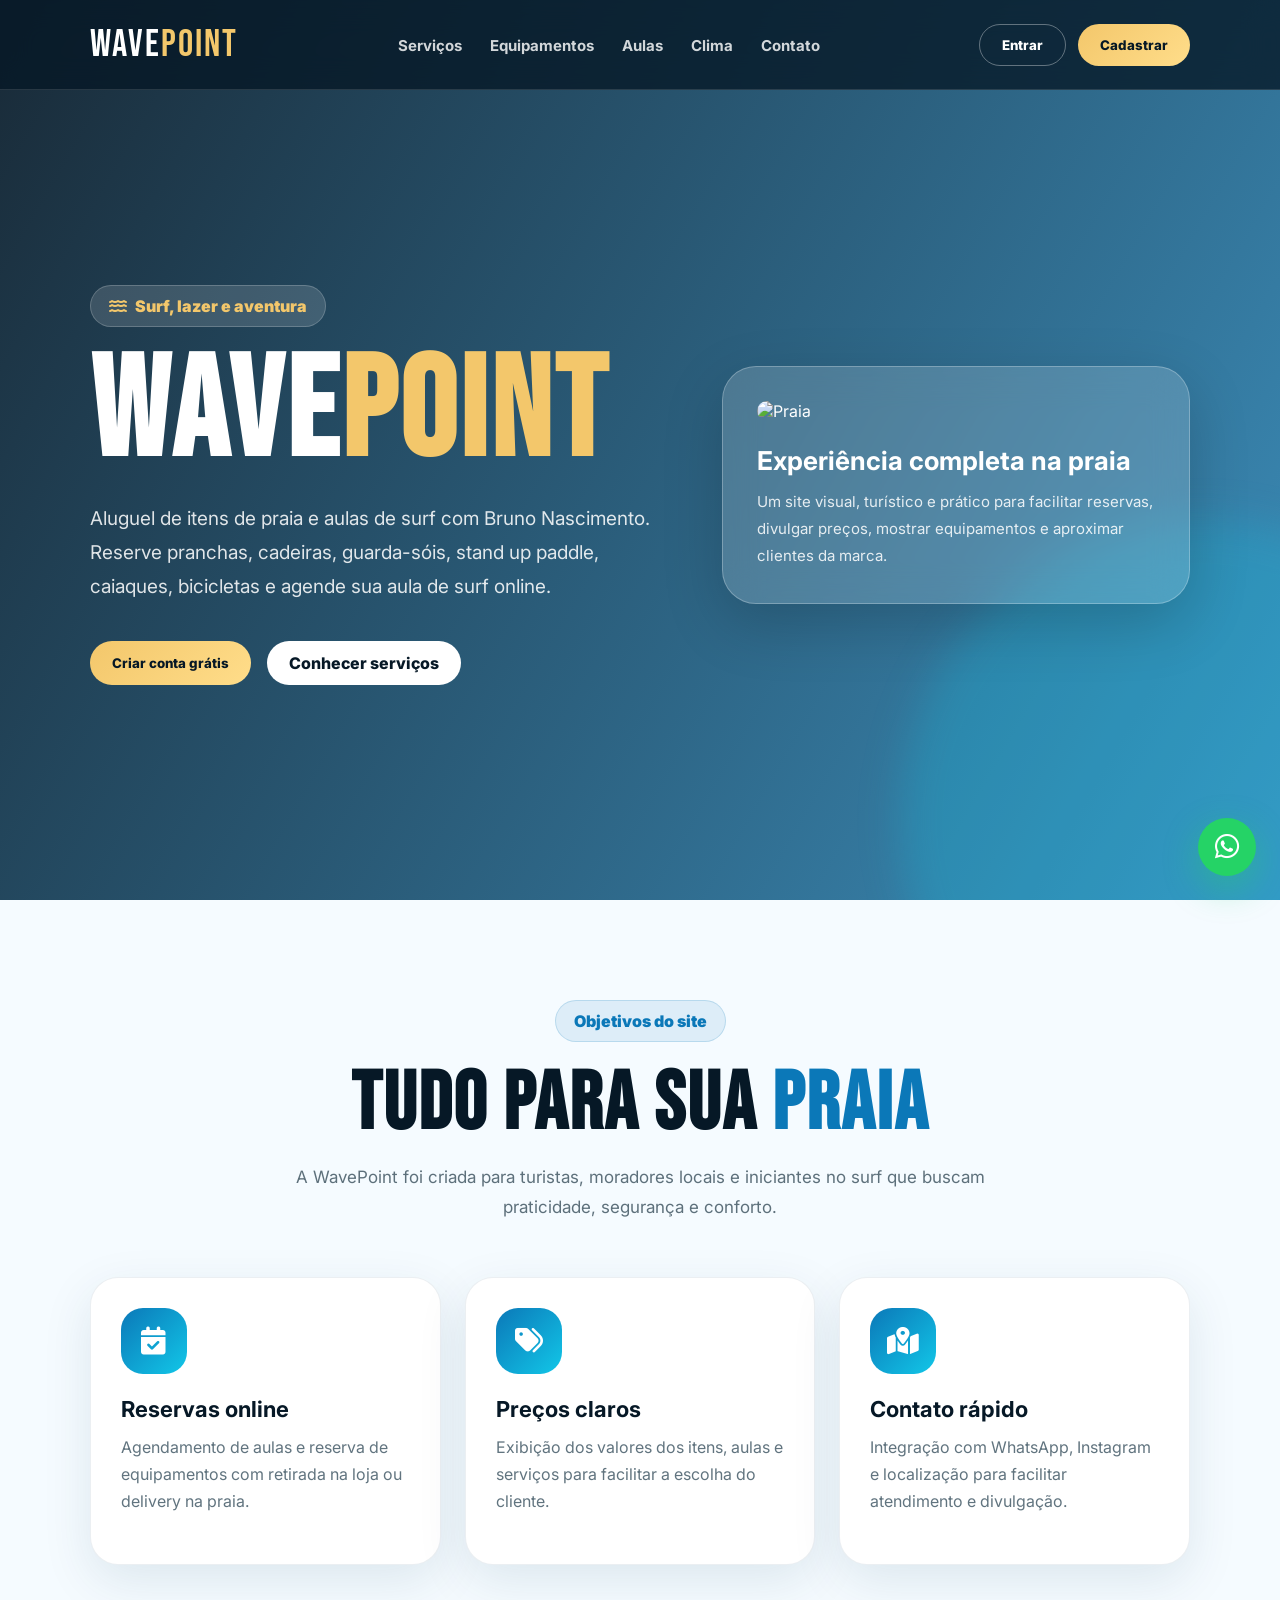
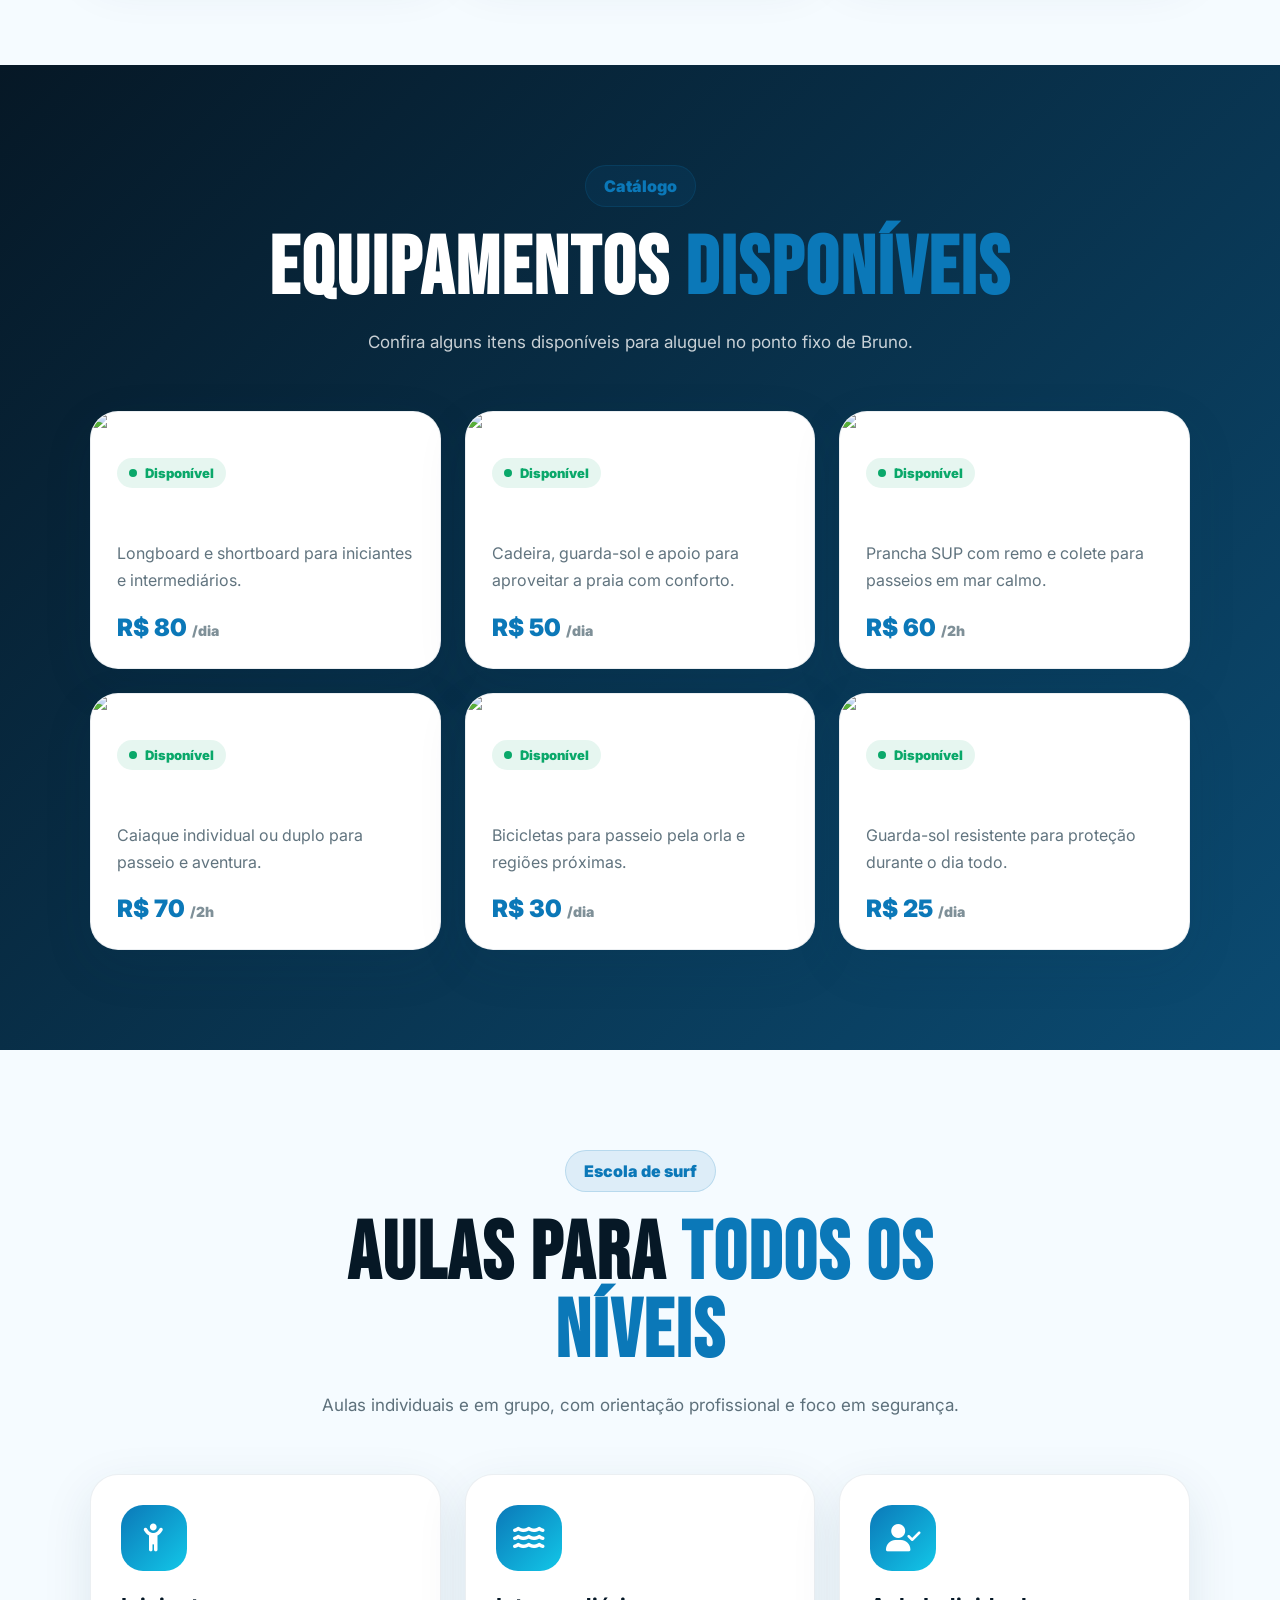
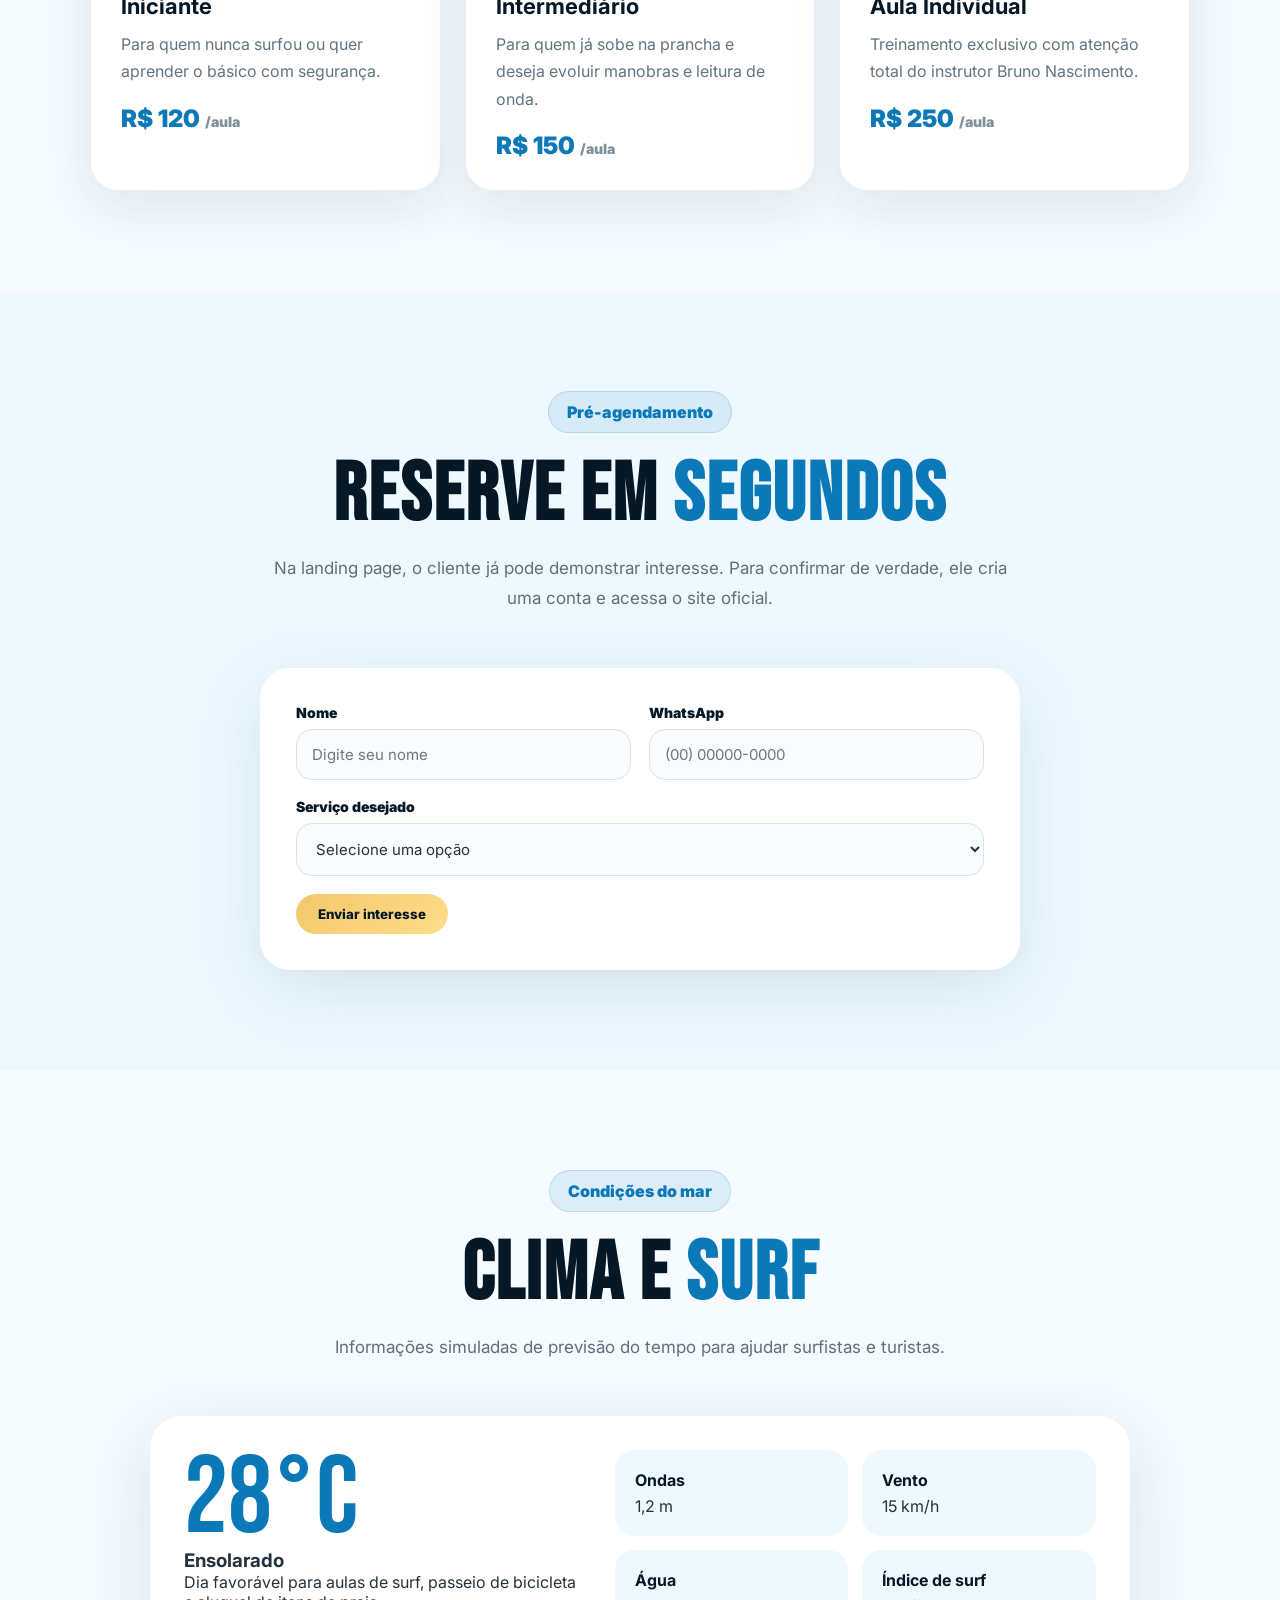
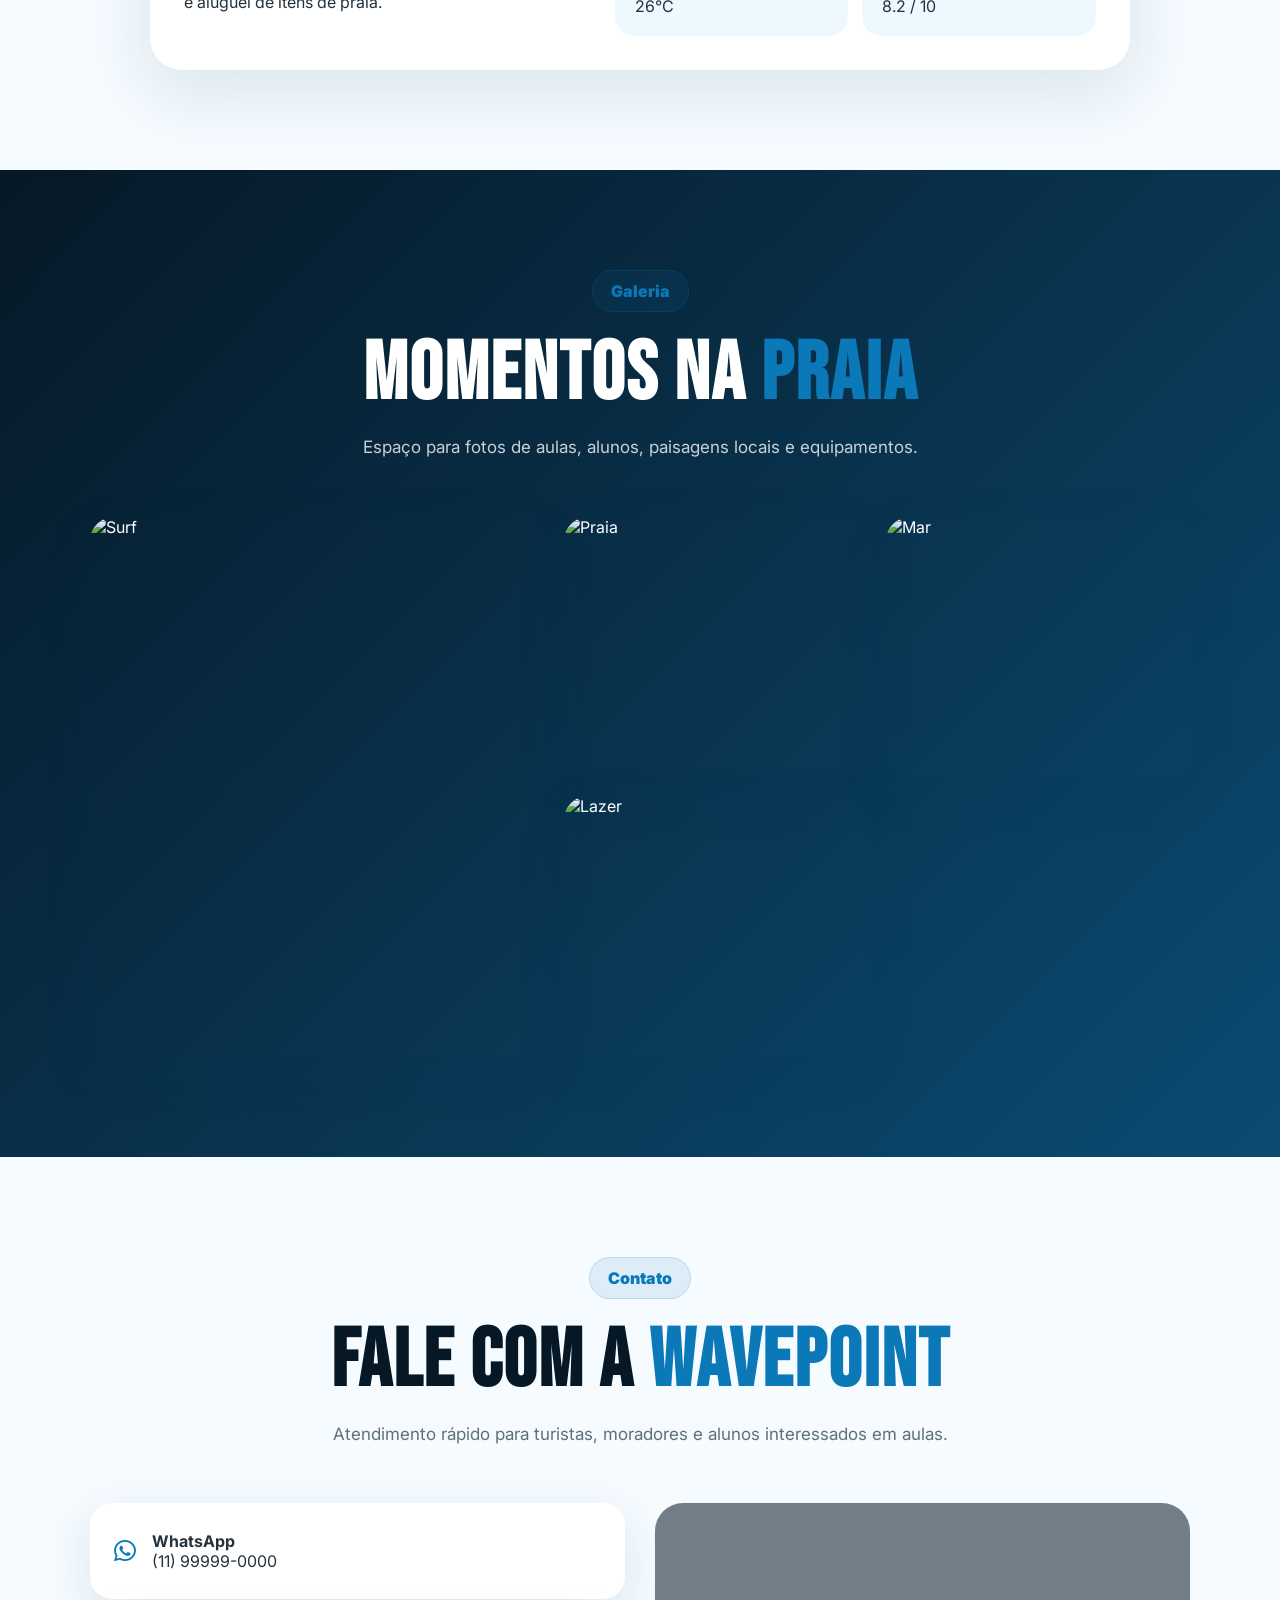
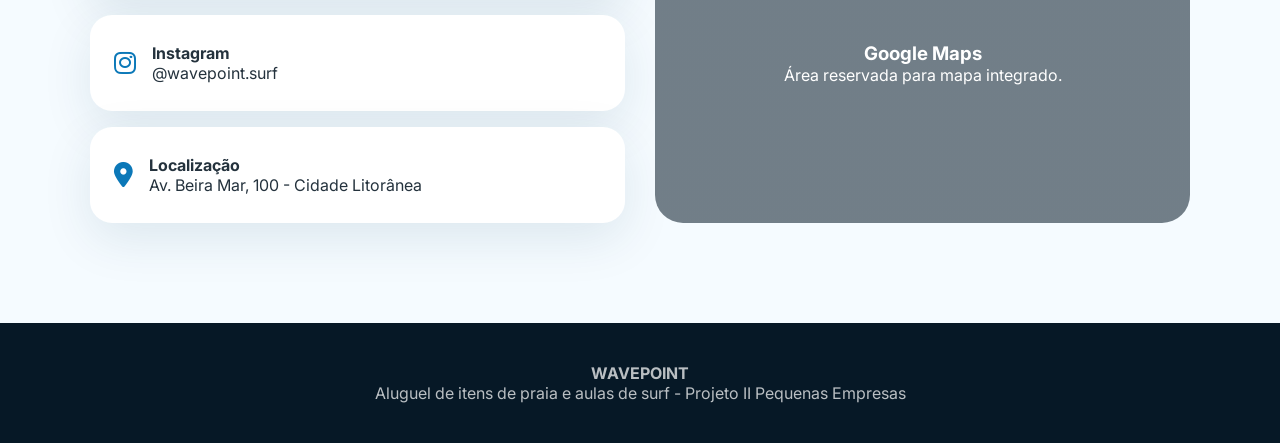
==== index.html @ bc4cca74 "Add files via upload" ====
<!DOCTYPE html>
<html lang="pt-BR">
<head>
  <meta charset="UTF-8" />
  <meta name="viewport" content="width=device-width, initial-scale=1.0" />
  <title>WavePoint - Aluguel de Praia e Aulas de Surf</title>

  <link rel="preconnect" href="https://fonts.googleapis.com" />
  <link rel="preconnect" href="https://fonts.gstatic.com" crossorigin />
  <link href="https://fonts.googleapis.com/css2?family=Bebas+Neue&family=Inter:wght@400;500;600;700;800;900&display=swap" rel="stylesheet" />
  <link rel="stylesheet" href="https://cdnjs.cloudflare.com/ajax/libs/font-awesome/6.5.0/css/all.min.css" />

  <style>
    :root {
      --azul-escuro: #061826;
      --azul: #0b78b8;
      --azul-claro: #12c7e8;
      --areia: #f3c76b;
      --branco: #ffffff;
      --cinza: #d8e4ea;
      --texto: #24323d;
      --card: rgba(255, 255, 255, 0.12);
      --borda: rgba(255, 255, 255, 0.22);
      --sombra: 0 20px 60px rgba(0, 0, 0, 0.18);
    }

    * {
      margin: 0;
      padding: 0;
      box-sizing: border-box;
    }

    html {
      scroll-behavior: smooth;
    }

    body {
      font-family: "Inter", sans-serif;
      background: #f5fbff;
      color: var(--texto);
      overflow-x: hidden;
    }

    button,
    input,
    select,
    textarea {
      font-family: inherit;
    }

    button {
      cursor: pointer;
    }

    a {
      text-decoration: none;
    }

    .page {
      display: none;
      min-height: 100vh;
    }

    .page.active {
      display: block;
      animation: aparecer 0.4s ease;
    }

    @keyframes aparecer {
      from {
        opacity: 0;
        transform: translateY(10px);
      }
      to {
        opacity: 1;
        transform: translateY(0);
      }
    }

    .navbar {
      width: 100%;
      padding: 22px 7%;
      display: flex;
      align-items: center;
      justify-content: space-between;
      position: fixed;
      top: 0;
      left: 0;
      z-index: 100;
      background: rgba(6, 24, 38, 0.78);
      backdrop-filter: blur(16px);
      border-bottom: 1px solid rgba(255, 255, 255, 0.12);
    }

    .logo {
      font-family: "Bebas Neue", sans-serif;
      font-size: 38px;
      letter-spacing: 2px;
      color: var(--branco);
    }

    .logo span {
      color: var(--areia);
    }

    .menu {
      display: flex;
      align-items: center;
      gap: 28px;
      list-style: none;
    }

    .menu a {
      color: rgba(255, 255, 255, 0.82);
      font-size: 15px;
      font-weight: 700;
    }

    .menu a:hover {
      color: var(--areia);
    }

    .nav-actions {
      display: flex;
      gap: 12px;
    }

    .btn-outline,
    .btn-solid,
    .btn-white,
    .btn-danger {
      border: none;
      border-radius: 999px;
      padding: 12px 22px;
      font-weight: 800;
      transition: 0.25s;
    }

    .btn-outline {
      background: transparent;
      color: var(--branco);
      border: 1px solid rgba(255, 255, 255, 0.35);
    }

    .btn-outline:hover {
      background: rgba(255, 255, 255, 0.12);
      transform: translateY(-2px);
    }

    .btn-solid {
      color: var(--azul-escuro);
      background: linear-gradient(135deg, var(--areia), #ffdd8a);
    }

    .btn-solid:hover,
    .btn-white:hover,
    .btn-danger:hover {
      transform: translateY(-2px);
      box-shadow: var(--sombra);
    }

    .btn-white {
      background: var(--branco);
      color: var(--azul-escuro);
    }

    .btn-danger {
      background: #ff6161;
      color: white;
    }

    .hero {
      min-height: 100vh;
      padding: 150px 7% 80px;
      display: grid;
      grid-template-columns: 1.1fr 0.9fr;
      align-items: center;
      gap: 60px;
      background:
        linear-gradient(120deg, rgba(6, 24, 38, 0.92), rgba(8, 113, 170, 0.78)),
        url("https://images.unsplash.com/photo-1502680390469-be75c86b636f?auto=format&fit=crop&w=1600&q=80") center/cover;
      color: var(--branco);
      position: relative;
      overflow: hidden;
    }

    .hero::after {
      content: "";
      position: absolute;
      width: 600px;
      height: 600px;
      border-radius: 50%;
      right: -220px;
      bottom: -220px;
      background: rgba(18, 199, 232, 0.22);
      filter: blur(20px);
    }

    .hero-content {
      position: relative;
      z-index: 2;
    }

    .tag {
      display: inline-flex;
      align-items: center;
      gap: 8px;
      padding: 10px 18px;
      border-radius: 999px;
      background: rgba(255, 255, 255, 0.14);
      color: var(--areia);
      font-weight: 900;
      margin-bottom: 24px;
      border: 1px solid rgba(255, 255, 255, 0.2);
    }

    .hero h1 {
      font-family: "Bebas Neue", sans-serif;
      font-size: clamp(74px, 11vw, 150px);
      line-height: 0.9;
      letter-spacing: 4px;
      margin-bottom: 24px;
    }

    .hero h1 span {
      color: var(--areia);
    }

    .hero p {
      max-width: 620px;
      font-size: 19px;
      line-height: 1.8;
      color: rgba(255, 255, 255, 0.86);
      margin-bottom: 36px;
    }

    .hero-buttons {
      display: flex;
      gap: 16px;
      flex-wrap: wrap;
    }

    .hero-card {
      position: relative;
      z-index: 2;
      background: rgba(255, 255, 255, 0.16);
      backdrop-filter: blur(18px);
      border: 1px solid rgba(255, 255, 255, 0.26);
      border-radius: 34px;
      padding: 34px;
      box-shadow: var(--sombra);
    }

    .hero-card img {
      width: 100%;
      height: 260px;
      object-fit: cover;
      border-radius: 24px;
      margin-bottom: 24px;
    }

    .hero-card h3 {
      font-size: 26px;
      margin-bottom: 12px;
    }

    .hero-card p {
      font-size: 15px;
      margin-bottom: 0;
    }

    .section {
      padding: 100px 7%;
    }

    .section-header {
      max-width: 760px;
      margin: 0 auto 54px;
      text-align: center;
    }

    .section-header .tag {
      background: rgba(11, 120, 184, 0.1);
      color: var(--azul);
      border-color: rgba(11, 120, 184, 0.18);
    }

    .section-title {
      font-family: "Bebas Neue", sans-serif;
      font-size: clamp(46px, 7vw, 82px);
      line-height: 0.95;
      letter-spacing: 2px;
      color: var(--azul-escuro);
      margin-bottom: 18px;
    }

    .section-title span {
      color: var(--azul);
    }

    .section-desc {
      color: #5d707b;
      line-height: 1.8;
      font-size: 17px;
    }

    .cards-grid {
      display: grid;
      grid-template-columns: repeat(3, 1fr);
      gap: 24px;
    }

    .card {
      background: var(--branco);
      border-radius: 28px;
      padding: 30px;
      box-shadow: 0 16px 50px rgba(7, 57, 91, 0.1);
      border: 1px solid rgba(7, 57, 91, 0.08);
      transition: 0.25s;
    }

    .card:hover {
      transform: translateY(-8px);
      box-shadow: 0 24px 60px rgba(7, 57, 91, 0.18);
    }

    .card-icon {
      width: 66px;
      height: 66px;
      border-radius: 22px;
      display: flex;
      align-items: center;
      justify-content: center;
      background: linear-gradient(135deg, var(--azul), var(--azul-claro));
      color: white;
      font-size: 28px;
      margin-bottom: 22px;
    }

    .card h3 {
      font-size: 22px;
      margin-bottom: 12px;
      color: var(--azul-escuro);
    }

    .card p {
      color: #61747f;
      line-height: 1.7;
      margin-bottom: 18px;
    }

    .price {
      color: var(--azul);
      font-size: 24px;
      font-weight: 900;
    }

    .price small {
      font-size: 14px;
      color: #7f9098;
    }

    .blue-section {
      background: linear-gradient(135deg, var(--azul-escuro), #0b4b72);
      color: white;
    }

    .blue-section .section-title,
    .blue-section .card h3 {
      color: white;
    }

    .blue-section .section-desc {
      color: rgba(255, 255, 255, 0.78);
    }

    .equipment-card {
      overflow: hidden;
      padding: 0;
    }

    .equipment-card img {
      width: 100%;
      height: 190px;
      object-fit: cover;
    }

    .equipment-content {
      padding: 26px;
    }

    .status {
      display: inline-flex;
      align-items: center;
      gap: 8px;
      color: #0aa86a;
      background: rgba(10, 168, 106, 0.1);
      padding: 7px 12px;
      border-radius: 999px;
      font-size: 13px;
      font-weight: 900;
      margin-bottom: 14px;
    }

    .status::before {
      content: "";
      width: 8px;
      height: 8px;
      border-radius: 50%;
      background: #0aa86a;
    }

    .aula-card {
      background: rgba(255, 255, 255, 0.1);
      border: 1px solid rgba(255, 255, 255, 0.18);
      color: white;
    }

    .aula-card p {
      color: rgba(255, 255, 255, 0.78);
    }

    .aula-card .price {
      color: var(--areia);
    }

    .form-section {
      background: #eef9ff;
    }

    .form-box {
      max-width: 760px;
      margin: 0 auto;
      background: white;
      padding: 36px;
      border-radius: 30px;
      box-shadow: 0 20px 70px rgba(7, 57, 91, 0.12);
    }

    .form-grid {
      display: grid;
      grid-template-columns: 1fr 1fr;
      gap: 18px;
    }

    .field {
      margin-bottom: 18px;
    }

    .field label {
      display: block;
      font-size: 14px;
      font-weight: 900;
      margin-bottom: 8px;
      color: var(--azul-escuro);
    }

    .field input,
    .field select,
    .field textarea {
      width: 100%;
      border: 1px solid #d5e5ed;
      background: #f8fcff;
      padding: 15px;
      border-radius: 16px;
      outline: none;
      color: var(--texto);
      font-size: 15px;
    }

    .field input:focus,
    .field select:focus,
    .field textarea:focus {
      border-color: var(--azul);
      box-shadow: 0 0 0 4px rgba(11, 120, 184, 0.1);
    }

    .field textarea {
      min-height: 120px;
      resize: vertical;
    }

    .clima-box {
      max-width: 980px;
      margin: 0 auto;
      background: white;
      border-radius: 32px;
      padding: 34px;
      display: grid;
      grid-template-columns: 1fr 1.2fr;
      gap: 30px;
      box-shadow: 0 20px 70px rgba(7, 57, 91, 0.12);
    }

    .temperatura {
      font-family: "Bebas Neue", sans-serif;
      font-size: 110px;
      color: var(--azul);
      line-height: 0.9;
    }

    .clima-grid {
      display: grid;
      grid-template-columns: repeat(2, 1fr);
      gap: 14px;
    }

    .clima-item {
      background: #eef9ff;
      padding: 20px;
      border-radius: 20px;
    }

    .clima-item strong {
      display: block;
      color: var(--azul-escuro);
      margin-bottom: 6px;
    }

    .gallery-grid {
      display: grid;
      grid-template-columns: 1.2fr 0.8fr 0.8fr;
      gap: 18px;
    }

    .gallery-grid img {
      width: 100%;
      height: 260px;
      object-fit: cover;
      border-radius: 24px;
      box-shadow: 0 16px 50px rgba(7, 57, 91, 0.12);
    }

    .gallery-grid img:first-child {
      height: 540px;
      grid-row: span 2;
    }

    .contact-grid {
      display: grid;
      grid-template-columns: 1fr 1fr;
      gap: 30px;
    }

    .contact-info {
      display: grid;
      gap: 16px;
    }

    .contact-item {
      background: white;
      padding: 24px;
      border-radius: 22px;
      box-shadow: 0 16px 50px rgba(7, 57, 91, 0.1);
      display: flex;
      gap: 16px;
      align-items: center;
    }

    .contact-item i {
      color: var(--azul);
      font-size: 25px;
    }

    .mapa {
      min-height: 320px;
      border-radius: 28px;
      background:
        linear-gradient(rgba(6, 24, 38, 0.55), rgba(6, 24, 38, 0.55)),
        url("https://images.unsplash.com/photo-1507525428034-b723cf961d3e?auto=format&fit=crop&w=1200&q=80") center/cover;
      display: flex;
      align-items: center;
      justify-content: center;
      color: white;
      text-align: center;
      padding: 30px;
    }

    .footer {
      padding: 40px 7%;
      text-align: center;
      background: var(--azul-escuro);
      color: rgba(255, 255, 255, 0.72);
    }

    .auth-page {
      min-height: 100vh;
      display: grid;
      grid-template-columns: 1fr 1fr;
      background: var(--azul-escuro);
    }

    .auth-image {
      background:
        linear-gradient(rgba(6, 24, 38, 0.35), rgba(6, 24, 38, 0.55)),
        url("https://images.unsplash.com/photo-1455729552865-3658a5d39692?auto=format&fit=crop&w=1200&q=80") center/cover;
      color: white;
      display: flex;
      flex-direction: column;
      justify-content: center;
      padding: 7%;
    }

    .auth-image h1 {
      font-family: "Bebas Neue", sans-serif;
      font-size: 86px;
      line-height: 0.9;
      letter-spacing: 3px;
      margin-bottom: 20px;
    }

    .auth-image p {
      max-width: 520px;
      line-height: 1.8;
      color: rgba(255, 255, 255, 0.84);
      font-size: 18px;
    }

    .auth-box-wrap {
      background: #f5fbff;
      display: flex;
      align-items: center;
      justify-content: center;
      padding: 50px 7%;
    }

    .auth-box {
      width: 100%;
      max-width: 440px;
      background: white;
      padding: 36px;
      border-radius: 30px;
      box-shadow: var(--sombra);
    }

    .auth-box h2 {
      font-size: 34px;
      color: var(--azul-escuro);
      margin-bottom: 8px;
    }

    .auth-box p {
      color: #687b86;
      margin-bottom: 28px;
      line-height: 1.6;
    }

    .auth-link {
      text-align: center;
      margin-top: 22px;
      color: #687b86;
    }

    .auth-link button {
      background: none;
      border: none;
      color: var(--azul);
      font-weight: 900;
    }

    .app-header {
      padding: 120px 7% 50px;
      background: linear-gradient(135deg, var(--azul-escuro), var(--azul));
      color: white;
    }

    .app-header h1 {
      font-family: "Bebas Neue", sans-serif;
      font-size: clamp(54px, 8vw, 100px);
      line-height: 0.95;
      letter-spacing: 3px;
      margin-bottom: 16px;
    }

    .app-header p {
      max-width: 720px;
      color: rgba(255, 255, 255, 0.82);
      line-height: 1.8;
      font-size: 18px;
    }

    .dashboard-cards {
      display: grid;
      grid-template-columns: repeat(4, 1fr);
      gap: 20px;
      margin-top: -38px;
      position: relative;
      z-index: 2;
    }

    .dashboard-card {
      background: white;
      border-radius: 24px;
      padding: 26px;
      box-shadow: 0 16px 50px rgba(7, 57, 91, 0.12);
    }

    .dashboard-card i {
      color: var(--azul);
      font-size: 28px;
      margin-bottom: 16px;
    }

    .dashboard-card h3 {
      color: var(--azul-escuro);
      font-size: 28px;
      margin-bottom: 6px;
    }

    .dashboard-card p {
      color: #687b86;
      font-weight: 700;
    }

    .official-grid {
      display: grid;
      grid-template-columns: repeat(2, 1fr);
      gap: 24px;
    }

    .catalogo-grid {
      display: grid;
      grid-template-columns: repeat(3, 1fr);
      gap: 28px;
    }

.produto-card {
  position: relative;
  background: white;
  border-radius: 28px;
  overflow: hidden;
  box-shadow: 0 16px 50px rgba(7, 57, 91, 0.12);
  border: 1px solid rgba(7, 57, 91, 0.08);
  transition: 0.35s ease;
}

.produto-card img {
  width: 100%;
  height: 230px;
  object-fit: cover;
  display: block;
  transition: 0.45s ease;
}

.produto-card:hover img {
  height: 420px;
  object-fit: contain;
  background: #f5fbff;
}

.produto-card:hover {
  transform: translateY(-8px);
  box-shadow: 0 24px 60px rgba(7, 57, 91, 0.18);
}

    .produto-info {
      padding: 24px;
    }

    .produto-info h3 {
      font-size: 23px;
      color: var(--azul-escuro);
      margin-bottom: 8px;
    }

    .produto-info p {
      color: #687b86;
      line-height: 1.5;
      margin-bottom: 18px;
    }

    .produto-info .btn-solid {
      width: 100%;
    }

    .reserva-item {
      background: white;
      border-radius: 24px;
      padding: 24px;
      box-shadow: 0 16px 50px rgba(7, 57, 91, 0.1);
      display: flex;
      align-items: center;
      justify-content: space-between;
      gap: 20px;
    }

    .reserva-item strong {
      display: block;
      font-size: 20px;
      color: var(--azul-escuro);
      margin-bottom: 6px;
    }

    .reserva-item span {
      color: #687b86;
    }

    .toast {
      position: fixed;
      left: 50%;
      bottom: 28px;
      transform: translateX(-50%) translateY(20px);
      background: var(--azul-escuro);
      color: white;
      padding: 16px 24px;
      border-radius: 999px;
      font-weight: 800;
      box-shadow: var(--sombra);
      z-index: 300;
      opacity: 0;
      pointer-events: none;
      transition: 0.3s;
    }

    .toast.show {
      opacity: 1;
      transform: translateX(-50%) translateY(0);
    }

    .whatsapp {
      width: 58px;
      height: 58px;
      border-radius: 50%;
      position: fixed;
      right: 24px;
      bottom: 24px;
      background: #25d366;
      color: white;
      display: flex;
      align-items: center;
      justify-content: center;
      font-size: 28px;
      z-index: 120;
      box-shadow: 0 12px 35px rgba(37, 211, 102, 0.4);
    }

    @media (max-width: 1050px) {
      .catalogo-grid {
        grid-template-columns: repeat(2, 1fr);
      }

      .hero,
      .auth-page,
      .clima-box,
      .contact-grid {
        grid-template-columns: 1fr;
      }

      .auth-image {
        min-height: 380px;
      }

      .cards-grid,
      .dashboard-cards {
        grid-template-columns: repeat(2, 1fr);
      }

      .gallery-grid {
        grid-template-columns: 1fr 1fr;
      }

      .gallery-grid img:first-child {
        grid-row: auto;
        height: 260px;
      }
    }

    @media (max-width: 760px) {
      .catalogo-grid {
        grid-template-columns: 1fr;
      }

      .navbar {
        padding: 16px 5%;
        gap: 12px;
      }

      .menu {
        display: none;
      }

      .logo {
        font-size: 30px;
      }

      .nav-actions {
        gap: 8px;
      }

      .btn-outline,
      .btn-solid,
      .btn-white,
      .btn-danger {
        padding: 10px 14px;
        font-size: 13px;
      }

      .hero,
      .section,
      .app-header {
        padding-left: 5%;
        padding-right: 5%;
      }

      .hero {
        padding-top: 130px;
      }

      .hero h1 {
        font-size: 76px;
      }

      .cards-grid,
      .dashboard-cards,
      .official-grid,
      .form-grid,
      .gallery-grid,
      .clima-grid {
        grid-template-columns: 1fr;
      }

      .form-box,
      .auth-box {
        padding: 24px;
      }

      .temperatura {
        font-size: 80px;
      }

      .reserva-item {
        flex-direction: column;
        align-items: flex-start;
      }
    }
  </style>
</head>
<body>
  <div id="toast" class="toast"></div>

  <a class="whatsapp" href="https://wa.me/5511999990000" target="_blank" aria-label="WhatsApp">
    <i class="fab fa-whatsapp"></i>
  </a>

  <div id="landing" class="page active">
    <nav class="navbar">
      <a href="#" class="logo">WAVE<span>POINT</span></a>

      <ul class="menu">
        <li><a href="#servicos">Serviços</a></li>
        <li><a href="#equipamentos">Equipamentos</a></li>
        <li><a href="#aulas">Aulas</a></li>
        <li><a href="#clima">Clima</a></li>
        <li><a href="#contato">Contato</a></li>
      </ul>

      <div class="nav-actions">
        <button class="btn-outline" onclick="goTo('login')">Entrar</button>
        <button class="btn-solid" onclick="goTo('cadastro')">Cadastrar</button>
      </div>
    </nav>

    <section class="hero">
      <div class="hero-content">
        <div class="tag"><i class="fa-solid fa-water"></i> Surf, lazer e aventura</div>
        <h1>WAVE<span>POINT</span></h1>
        <p>
          Aluguel de itens de praia e aulas de surf com Bruno Nascimento.
          Reserve pranchas, cadeiras, guarda-sóis, stand up paddle, caiaques,
          bicicletas e agende sua aula de surf online.
        </p>

        <div class="hero-buttons">
          <button class="btn-solid" onclick="goTo('cadastro')">Criar conta grátis</button>
          <a href="#servicos" class="btn-white">Conhecer serviços</a>
        </div>
      </div>

      <div class="hero-card">
        <img src="https://images.unsplash.com/photo-1507525428034-b723cf961d3e?auto=format&fit=crop&w=900&q=80" alt="Praia" />
        <h3>Experiência completa na praia</h3>
        <p>
          Um site visual, turístico e prático para facilitar reservas,
          divulgar preços, mostrar equipamentos e aproximar clientes da marca.
        </p>
      </div>
    </section>

    <section class="section" id="servicos">
      <div class="section-header">
        <div class="tag">Objetivos do site</div>
        <h2 class="section-title">TUDO PARA SUA <span>PRAIA</span></h2>
        <p class="section-desc">
          A WavePoint foi criada para turistas, moradores locais e iniciantes no surf
          que buscam praticidade, segurança e conforto.
        </p>
      </div>

      <div class="cards-grid">
        <div class="card">
          <div class="card-icon"><i class="fa-solid fa-calendar-check"></i></div>
          <h3>Reservas online</h3>
          <p>Agendamento de aulas e reserva de equipamentos com retirada na loja ou delivery na praia.</p>
        </div>

        <div class="card">
          <div class="card-icon"><i class="fa-solid fa-tags"></i></div>
          <h3>Preços claros</h3>
          <p>Exibição dos valores dos itens, aulas e serviços para facilitar a escolha do cliente.</p>
        </div>

        <div class="card">
          <div class="card-icon"><i class="fa-solid fa-map-location-dot"></i></div>
          <h3>Contato rápido</h3>
          <p>Integração com WhatsApp, Instagram e localização para facilitar atendimento e divulgação.</p>
        </div>
      </div>
    </section>

    <section class="section blue-section" id="equipamentos">
      <div class="section-header">
        <div class="tag">Catálogo</div>
        <h2 class="section-title">EQUIPAMENTOS <span>DISPONÍVEIS</span></h2>
        <p class="section-desc">
          Confira alguns itens disponíveis para aluguel no ponto fixo de Bruno.
        </p>
      </div>

      <div class="cards-grid">
        <div class="card equipment-card">
          <img src="https://images.unsplash.com/photo-1502680390469-be75c86b636f?auto=format&fit=crop&w=900&q=80" alt="Prancha de surf" />
          <div class="equipment-content">
            <span class="status">Disponível</span>
            <h3>Prancha de Surf</h3>
            <p>Longboard e shortboard para iniciantes e intermediários.</p>
            <div class="price">R$ 80 <small>/dia</small></div>
          </div>
        </div>

        <div class="card equipment-card">
          <img src="https://images.unsplash.com/photo-1500530855697-b586d89ba3ee?auto=format&fit=crop&w=900&q=80" alt="Cadeiras de praia" />
          <div class="equipment-content">
            <span class="status">Disponível</span>
            <h3>Kit Praia</h3>
            <p>Cadeira, guarda-sol e apoio para aproveitar a praia com conforto.</p>
            <div class="price">R$ 50 <small>/dia</small></div>
          </div>
        </div>

        <div class="card equipment-card">
          <img src="https://images.unsplash.com/photo-1519671482749-fd09be7ccebf?auto=format&fit=crop&w=900&q=80" alt="Stand up paddle" />
          <div class="equipment-content">
            <span class="status">Disponível</span>
            <h3>Stand Up Paddle</h3>
            <p>Prancha SUP com remo e colete para passeios em mar calmo.</p>
            <div class="price">R$ 60 <small>/2h</small></div>
          </div>
        </div>

        <div class="card equipment-card">
          <img src="https://images.unsplash.com/photo-1500534314209-a25ddb2bd429?auto=format&fit=crop&w=900&q=80" alt="Caiaque" />
          <div class="equipment-content">
            <span class="status">Disponível</span>
            <h3>Caiaque</h3>
            <p>Caiaque individual ou duplo para passeio e aventura.</p>
            <div class="price">R$ 70 <small>/2h</small></div>
          </div>
        </div>

        <div class="card equipment-card">
          <img src="https://images.unsplash.com/photo-1485965120184-e220f721d03e?auto=format&fit=crop&w=900&q=80" alt="Bicicleta" />
          <div class="equipment-content">
            <span class="status">Disponível</span>
            <h3>Bicicleta</h3>
            <p>Bicicletas para passeio pela orla e regiões próximas.</p>
            <div class="price">R$ 30 <small>/dia</small></div>
          </div>
        </div>

        <div class="card equipment-card">
          <img src="https://images.unsplash.com/photo-1507525428034-b723cf961d3e?auto=format&fit=crop&w=900&q=80" alt="Guarda-sol" />
          <div class="equipment-content">
            <span class="status">Disponível</span>
            <h3>Guarda-sol</h3>
            <p>Guarda-sol resistente para proteção durante o dia todo.</p>
            <div class="price">R$ 25 <small>/dia</small></div>
          </div>
        </div>
      </div>
    </section>

    <section class="section" id="aulas">
      <div class="section-header">
        <div class="tag">Escola de surf</div>
        <h2 class="section-title">AULAS PARA <span>TODOS OS NÍVEIS</span></h2>
        <p class="section-desc">
          Aulas individuais e em grupo, com orientação profissional e foco em segurança.
        </p>
      </div>

      <div class="cards-grid">
        <div class="card">
          <div class="card-icon"><i class="fa-solid fa-child-reaching"></i></div>
          <h3>Iniciante</h3>
          <p>Para quem nunca surfou ou quer aprender o básico com segurança.</p>
          <div class="price">R$ 120 <small>/aula</small></div>
        </div>

        <div class="card">
          <div class="card-icon"><i class="fa-solid fa-water"></i></div>
          <h3>Intermediário</h3>
          <p>Para quem já sobe na prancha e deseja evoluir manobras e leitura de onda.</p>
          <div class="price">R$ 150 <small>/aula</small></div>
        </div>

        <div class="card">
          <div class="card-icon"><i class="fa-solid fa-user-check"></i></div>
          <h3>Aula Individual</h3>
          <p>Treinamento exclusivo com atenção total do instrutor Bruno Nascimento.</p>
          <div class="price">R$ 250 <small>/aula</small></div>
        </div>
      </div>
    </section>

    <section class="section form-section" id="reservas">
      <div class="section-header">
        <div class="tag">Pré-agendamento</div>
        <h2 class="section-title">RESERVE EM <span>SEGUNDOS</span></h2>
        <p class="section-desc">
          Na landing page, o cliente já pode demonstrar interesse. Para confirmar de verdade,
          ele cria uma conta e acessa o site oficial.
        </p>
      </div>

      <div class="form-box">
        <form onsubmit="enviarPreReserva(event)">
          <div class="form-grid">
            <div class="field">
              <label>Nome</label>
              <input type="text" placeholder="Digite seu nome" required />
            </div>

            <div class="field">
              <label>WhatsApp</label>
              <input type="tel" placeholder="(00) 00000-0000" required />
            </div>
          </div>

          <div class="field">
            <label>Serviço desejado</label>
            <select required>
              <option value="">Selecione uma opção</option>
              <option>Aula de surf iniciante</option>
              <option>Aula de surf intermediário</option>
              <option>Aluguel de prancha</option>
              <option>Kit praia</option>
              <option>Stand Up Paddle</option>
              <option>Caiaque</option>
              <option>Bicicleta</option>
            </select>
          </div>

          <button type="submit" class="btn-solid">Enviar interesse</button>
        </form>
      </div>
    </section>

    <section class="section" id="clima">
      <div class="section-header">
        <div class="tag">Condições do mar</div>
        <h2 class="section-title">CLIMA E <span>SURF</span></h2>
        <p class="section-desc">
          Informações simuladas de previsão do tempo para ajudar surfistas e turistas.
        </p>
      </div>

      <div class="clima-box">
        <div>
          <div class="temperatura">28°C</div>
          <h3>Ensolarado</h3>
          <p>Dia favorável para aulas de surf, passeio de bicicleta e aluguel de itens de praia.</p>
        </div>

        <div class="clima-grid">
          <div class="clima-item">
            <strong>Ondas</strong>
            <span>1,2 m</span>
          </div>
          <div class="clima-item">
            <strong>Vento</strong>
            <span>15 km/h</span>
          </div>
          <div class="clima-item">
            <strong>Água</strong>
            <span>26°C</span>
          </div>
          <div class="clima-item">
            <strong>Índice de surf</strong>
            <span>8.2 / 10</span>
          </div>
        </div>
      </div>
    </section>

    <section class="section blue-section">
      <div class="section-header">
        <div class="tag">Galeria</div>
        <h2 class="section-title">MOMENTOS NA <span>PRAIA</span></h2>
        <p class="section-desc">
          Espaço para fotos de aulas, alunos, paisagens locais e equipamentos.
        </p>
      </div>

      <div class="gallery-grid">
        <img src="https://images.unsplash.com/photo-1502680390469-be75c86b636f?auto=format&fit=crop&w=900&q=80" alt="Surf" />
        <img src="https://images.unsplash.com/photo-1507525428034-b723cf961d3e?auto=format&fit=crop&w=900&q=80" alt="Praia" />
        <img src="https://images.unsplash.com/photo-1455729552865-3658a5d39692?auto=format&fit=crop&w=900&q=80" alt="Mar" />
        <img src="https://images.unsplash.com/photo-1500530855697-b586d89ba3ee?auto=format&fit=crop&w=900&q=80" alt="Lazer" />
      </div>
    </section>

    <section class="section" id="contato">
      <div class="section-header">
        <div class="tag">Contato</div>
        <h2 class="section-title">FALE COM A <span>WAVEPOINT</span></h2>
        <p class="section-desc">
          Atendimento rápido para turistas, moradores e alunos interessados em aulas.
        </p>
      </div>

      <div class="contact-grid">
        <div class="contact-info">
          <div class="contact-item">
            <i class="fab fa-whatsapp"></i>
            <div>
              <strong>WhatsApp</strong>
              <p>(11) 99999-0000</p>
            </div>
          </div>

          <div class="contact-item">
            <i class="fab fa-instagram"></i>
            <div>
              <strong>Instagram</strong>
              <p>@wavepoint.surf</p>
            </div>
          </div>

          <div class="contact-item">
            <i class="fa-solid fa-location-dot"></i>
            <div>
              <strong>Localização</strong>
              <p>Av. Beira Mar, 100 - Cidade Litorânea</p>
            </div>
          </div>
        </div>

        <div class="mapa">
          <div>
            <h3>Google Maps</h3>
            <p>Área reservada para mapa integrado.</p>
          </div>
        </div>
      </div>
    </section>

    <footer class="footer">
      <strong>WAVEPOINT</strong>
      <p>Aluguel de itens de praia e aulas de surf - Projeto II Pequenas Empresas</p>
    </footer>
  </div>

  <div id="login" class="page">
    <div class="auth-page">
      <div class="auth-image">
        <h1>ENTRE NA SUA CONTA</h1>
        <p>
          Acesse o site oficial para fazer reservas, agendar aulas,
          acompanhar preços e consultar informações completas.
        </p>
      </div>

      <div class="auth-box-wrap">
        <div class="auth-box">
          <h2>Login</h2>
          <p>Use seu e-mail e senha para entrar na área oficial da WavePoint.</p>

          <form onsubmit="fazerLogin(event)">
            <div class="field">
              <label>E-mail</label>
              <input id="loginEmail" type="email" placeholder="seuemail@gmail.com" required />
            </div>

            <div class="field">
              <label>Senha</label>
              <input id="loginSenha" type="password" placeholder="Digite sua senha" required />
            </div>

            <button type="submit" class="btn-solid" style="width: 100%;">Entrar</button>
          </form>

          <div class="auth-link">
            Não tem conta?
            <button onclick="goTo('cadastro')">Cadastre-se</button>
          </div>

          <div class="auth-link">
            <button onclick="goTo('landing')">Voltar para a landing page</button>
          </div>
        </div>
      </div>
    </div>
  </div>

  <div id="cadastro" class="page">
    <div class="auth-page">
      <div class="auth-image">
        <h1>CRIE SUA CONTA</h1>
        <p>
          Cadastre-se para acessar o sistema oficial, reservar equipamentos
          e agendar aulas de surf com praticidade.
        </p>
      </div>

      <div class="auth-box-wrap">
        <div class="auth-box">
          <h2>Cadastro</h2>
          <p>Preencha os dados abaixo para criar sua conta.</p>

          <form onsubmit="fazerCadastro(event)">
            <div class="field">
              <label>Nome completo</label>
              <input id="cadNome" type="text" placeholder="Digite seu nome" required />
            </div>

            <div class="field">
              <label>E-mail</label>
              <input id="cadEmail" type="email" placeholder="seuemail@gmail.com" required />
            </div>

            <div class="field">
              <label>Telefone</label>
              <input id="cadTelefone" type="tel" placeholder="(00) 00000-0000" required />
            </div>

            <div class="field">
              <label>Senha</label>
              <input id="cadSenha" type="password" placeholder="Crie uma senha" required />
            </div>

            <button type="submit" class="btn-solid" style="width: 100%;">Criar conta</button>
          </form>

          <div class="auth-link">
            Já tem conta?
            <button onclick="goTo('login')">Entrar</button>
          </div>

          <div class="auth-link">
            <button onclick="goTo('landing')">Voltar para a landing page</button>
          </div>
        </div>
      </div>
    </div>
  </div>

  <div id="siteOficial" class="page">
    <nav class="navbar">
      <a href="#" class="logo">WAVE<span>POINT</span></a>

      <ul class="menu">
        <li><a href="#painel">Painel</a></li>
        <li><a href="#catalogoOficial">Catálogo</a></li>
        <li><a href="#reservasOficial">Reservas</a></li>
        <li><a href="#aulasOficial">Aulas</a></li>
      </ul>

      <div class="nav-actions">
        <button class="btn-danger" onclick="sair()">Sair</button>
      </div>
    </nav>

    <header class="app-header" id="painel">
      <h1>SITE OFICIAL</h1>
      <p id="mensagemUsuario">
        Bem-vindo ao sistema oficial da WavePoint. Aqui o cliente acessa as informações completas,
        faz reservas e agenda serviços.
      </p>
    </header>

    <section class="section" style="padding-top: 0;">
      <div class="dashboard-cards">
        <div class="dashboard-card">
          <i class="fa-solid fa-box-open"></i>
          <h3>12</h3>
          <p>Equipamentos</p>
        </div>

        <div class="dashboard-card">
          <i class="fa-solid fa-calendar-check"></i>
          <h3>24h</h3>
          <p>Reservas online</p>
        </div>

        <div class="dashboard-card">
          <i class="fa-solid fa-person-swimming"></i>
          <h3>3</h3>
          <p>Tipos de aula</p>
        </div>

        <div class="dashboard-card">
          <i class="fa-solid fa-cloud-sun"></i>
          <h3>28°C</h3>
          <p>Clima atual</p>
        </div>
      </div>
    </section>

    <section class="section" id="catalogoOficial">
      <div class="section-header">
        <div class="tag">Área logada</div>
        <h2 class="section-title">CATÁLOGO <span>OFICIAL</span></h2>
        <p class="section-desc">
          Aqui ficam os itens que o cliente pode reservar depois de entrar no sistema.
        </p>
      </div>

      <div class="catalogo-grid">
        <div class="produto-card">
          <img src="https://i.pinimg.com/1200x/01/6f/81/016f8184a98b7b39b72af8ada995b227.jpg" alt="Prancha de Surf" />
          <div class="produto-info">
            <h3>Prancha de Surf</h3>
            <p>R$ 80/dia - retirada na loja ou delivery</p>
            <button class="btn-solid" onclick="reservar('Prancha de Surf')">Reservar</button>
          </div>
        </div>

        <div class="produto-card">
          <img src="https://cdn.awsli.com.br/2500x2500/1866/1866589/produto/18355333370f326a5c5.jpg" alt="Kit Praia" />
          <div class="produto-info">
            <h3>Kit Praia</h3>
            <p>R$ 50/dia - cadeira + guarda-sol</p>
            <button class="btn-solid" onclick="reservar('Kit Praia')">Reservar</button>
          </div>
        </div>

        <div class="produto-card">
          <img src="https://production.media.dcx.clubmed/?url=https%3A%2F%2Fassets.dream.clubmed%2Fpm_7531_583_583440-cicd6bu5ft-swhr.jpg&format=webp&width=380&height=240&quality=85" alt="Stand Up Paddle" />
          <div class="produto-info">
            <h3>Stand Up Paddle</h3>
            <p>R$ 60/2h - remo e colete inclusos</p>
            <button class="btn-solid" onclick="reservar('Stand Up Paddle')">Reservar</button>
          </div>
        </div>

        <div class="produto-card">
          <img src="https://cdn.paytour.com.br/assets/images/passeios-1000342/764321632fd806400a74500bf14a5fe2/salobra%201_optimized.webp" alt="Caiaque" />
          <div class="produto-info">
            <h3>Caiaque</h3>
            <p>R$ 70/2h - individual ou duplo</p>
            <button class="btn-solid" onclick="reservar('Caiaque')">Reservar</button>
          </div>
        </div>

        <div class="produto-card">
          <img src="https://s2.glbimg.com/Jh_MOyG5qgKTrMQ9U77IE2OSuBM=/0x12:950x546/620x349/s.glbimg.com/es/ge/f/original/2013/10/17/foto1.jpg" alt="Bicicleta" />
          <div class="produto-info">
            <h3>Bicicleta</h3>
            <p>R$ 30/dia - passeio pela orla</p>
            <button class="btn-solid" onclick="reservar('Bicicleta')">Reservar</button>
          </div>
        </div>

        <div class="produto-card">
          <img src="https://s2-g1.glbimg.com/op40t8dzrfBfEphd_VVN7fqTEAI=/0x0:1280x960/984x0/smart/filters:strip_icc()/i.s3.glbimg.com/v1/AUTH_59edd422c0c84a879bd37670ae4f538a/internal_photos/bs/2025/Y/4/B9sWoESiqsVdhcicaxRw/barracas-na-praia-de-iracema-funcionam-24-horas-mas-cobram-ate-r-30-pelo-uso-de-cadeiras-e-guarda-sol..jpg" alt="Guarda-sol" />
          <div class="produto-info">
            <h3>Guarda-sol</h3>
            <p>R$ 25/dia - resistente ao vento</p>
            <button class="btn-solid" onclick="reservar('Guarda-sol')">Reservar</button>
          </div>
        </div>
      </div>
    </section>

    <section class="section form-section" id="reservasOficial">
      <div class="section-header">
        <div class="tag">Reserva oficial</div>
        <h2 class="section-title">FAZER <span>RESERVA</span></h2>
        <p class="section-desc">
          Formulário completo da área oficial para registrar a reserva do cliente.
        </p>
      </div>

      <div class="form-box">
        <form onsubmit="enviarReservaOficial(event)">
          <div class="form-grid">
            <div class="field">
              <label>Nome</label>
              <input id="resNome" type="text" placeholder="Nome do cliente" required />
            </div>

            <div class="field">
              <label>WhatsApp</label>
              <input id="resTelefone" type="tel" placeholder="(00) 00000-0000" required />
            </div>
          </div>

          <div class="form-grid">
            <div class="field">
              <label>Serviço</label>
              <select id="resServico" required>
                <option value="">Selecione</option>
                <option>Aula de surf iniciante</option>
                <option>Aula de surf intermediário</option>
                <option>Aula individual</option>
                <option>Prancha de Surf</option>
                <option>Kit Praia</option>
                <option>Stand Up Paddle</option>
                <option>Caiaque</option>
                <option>Bicicleta</option>
                <option>Guarda-sol</option>
              </select>
            </div>

            <div class="field">
              <label>Data</label>
              <input id="resData" type="date" required />
            </div>
          </div>

          <div class="form-grid">
            <div class="field">
              <label>Horário</label>
              <select id="resHorario" required>
                <option value="">Selecione</option>
                <option>07:00</option>
                <option>09:00</option>
                <option>14:00</option>
                <option>16:00</option>
              </select>
            </div>

            <div class="field">
              <label>Entrega</label>
              <select id="resEntrega" required>
                <option>Retirada na loja</option>
                <option>Delivery na praia</option>
              </select>
            </div>
          </div>

          <div class="field">
            <label>Observações</label>
            <textarea id="resObs" placeholder="Número de pessoas, nível no surf ou observações"></textarea>
          </div>

          <button type="submit" class="btn-solid">Confirmar reserva</button>
        </form>
      </div>
    </section>

    <section class="section blue-section" id="aulasOficial">
      <div class="section-header">
        <div class="tag">Aulas oficiais</div>
        <h2 class="section-title">AGENDA DE <span>SURF</span></h2>
        <p class="section-desc">
          Escolha o tipo de aula mais adequado para seu nível.
        </p>
      </div>

      <div class="cards-grid">
        <div class="card aula-card">
          <h3>Iniciante</h3>
          <p>Ideal para aprender segurança, postura e primeiras ondas.</p>
          <div class="price">R$ 120 <small>/aula</small></div>
          <br />
          <button class="btn-solid" onclick="reservar('Aula de Surf Iniciante')">Agendar</button>
        </div>

        <div class="card aula-card">
          <h3>Intermediário</h3>
          <p>Para evolução de remada, leitura de onda e manobras.</p>
          <div class="price">R$ 150 <small>/aula</small></div>
          <br />
          <button class="btn-solid" onclick="reservar('Aula de Surf Intermediário')">Agendar</button>
        </div>

        <div class="card aula-card">
          <h3>Individual</h3>
          <p>Aula exclusiva com Bruno Nascimento e orientação personalizada.</p>
          <div class="price">R$ 250 <small>/aula</small></div>
          <br />
          <button class="btn-solid" onclick="reservar('Aula Individual')">Agendar</button>
        </div>
      </div>
    </section>

    <section class="section">
      <div class="section-header">
        <div class="tag">Minhas reservas</div>
        <h2 class="section-title">ÚLTIMAS <span>RESERVAS</span></h2>
        <p class="section-desc">
          As reservas feitas nesta página aparecem abaixo. Como é apenas front-end,
          elas ficam salvas no navegador.
        </p>
      </div>

      <div id="listaReservas" class="official-grid"></div>
    </section>

    <footer class="footer">
      <strong>WAVEPOINT</strong>
      <p>Área oficial acessada após login ou cadastro.</p>
    </footer>
  </div>

  <script>
    const pages = document.querySelectorAll(".page")
    const toast = document.getElementById("toast")

    function goTo(pageId) {
      pages.forEach((page) => page.classList.remove("active"))
      document.getElementById(pageId).classList.add("active")
      window.scrollTo(0, 0)
    }

    function showToast(message) {
      toast.textContent = message
      toast.classList.add("show")

      setTimeout(() => {
        toast.classList.remove("show")
      }, 3000)
    }

    function fazerCadastro(event) {
      event.preventDefault()

      const nome = document.getElementById("cadNome").value
      const email = document.getElementById("cadEmail").value
      const telefone = document.getElementById("cadTelefone").value
      const senha = document.getElementById("cadSenha").value

      const usuario = {
        nome,
        email,
        telefone,
        senha
      }

      localStorage.setItem("wavepointUsuario", JSON.stringify(usuario))
      localStorage.setItem("wavepointLogado", "true")

      abrirSiteOficial()
      showToast("Cadastro realizado com sucesso!")
    }

    function fazerLogin(event) {
      event.preventDefault()

      const email = document.getElementById("loginEmail").value
      const senha = document.getElementById("loginSenha").value
      const usuarioSalvo = JSON.parse(localStorage.getItem("wavepointUsuario"))

      if (!usuarioSalvo) {
        showToast("Nenhuma conta encontrada. Faça o cadastro primeiro.")
        return
      }

      if (email === usuarioSalvo.email && senha === usuarioSalvo.senha) {
        localStorage.setItem("wavepointLogado", "true")
        abrirSiteOficial()
        showToast("Login realizado com sucesso!")
      } else {
        showToast("E-mail ou senha incorretos.")
      }
    }

    function abrirSiteOficial() {
      const usuario = JSON.parse(localStorage.getItem("wavepointUsuario"))
      const mensagemUsuario = document.getElementById("mensagemUsuario")
      const resNome = document.getElementById("resNome")
      const resTelefone = document.getElementById("resTelefone")

      if (usuario) {
        mensagemUsuario.textContent = `Olá, ${usuario.nome}! Bem-vindo ao sistema oficial da WavePoint. Aqui você pode reservar equipamentos, agendar aulas e consultar informações completas.`
        resNome.value = usuario.nome
        resTelefone.value = usuario.telefone
      }

      carregarReservas()
      goTo("siteOficial")
    }

    function sair() {
      localStorage.setItem("wavepointLogado", "false")
      goTo("landing")
      showToast("Você saiu do sistema.")
    }

    function enviarPreReserva(event) {
      event.preventDefault()
      showToast("Interesse enviado! Crie uma conta para confirmar a reserva.")
      goTo("cadastro")
    }

    function reservar(servico) {
      document.getElementById("resServico").value = servico
      location.hash = "reservasOficial"
      showToast(`${servico} selecionado para reserva.`)
    }

    function enviarReservaOficial(event) {
      event.preventDefault()

      const reserva = {
        nome: document.getElementById("resNome").value,
        telefone: document.getElementById("resTelefone").value,
        servico: document.getElementById("resServico").value,
        data: document.getElementById("resData").value,
        horario: document.getElementById("resHorario").value,
        entrega: document.getElementById("resEntrega").value,
        observacao: document.getElementById("resObs").value
      }

      const reservas = JSON.parse(localStorage.getItem("wavepointReservas")) || []
      reservas.unshift(reserva)
      localStorage.setItem("wavepointReservas", JSON.stringify(reservas))

      event.target.reset()

      const usuario = JSON.parse(localStorage.getItem("wavepointUsuario"))
      if (usuario) {
        document.getElementById("resNome").value = usuario.nome
        document.getElementById("resTelefone").value = usuario.telefone
      }

      carregarReservas()
      showToast("Reserva confirmada com sucesso!")
    }

    function carregarReservas() {
      const lista = document.getElementById("listaReservas")
      const reservas = JSON.parse(localStorage.getItem("wavepointReservas")) || []

      if (reservas.length === 0) {
        lista.innerHTML = `
          <div class="reserva-item">
            <div>
              <strong>Nenhuma reserva ainda</strong>
              <span>Faça sua primeira reserva pelo formulário acima.</span>
            </div>
          </div>
        `
        return
      }

      lista.innerHTML = reservas.map((reserva) => `
        <div class="reserva-item">
          <div>
            <strong>${reserva.servico}</strong>
            <span>${formatarData(reserva.data)} às ${reserva.horario} - ${reserva.entrega}</span>
            <br />
            <span>${reserva.nome} - ${reserva.telefone}</span>
          </div>
          <button class="btn-outline" style="color: var(--azul-escuro); border-color: #c9dce5;" onclick="showToast('Reserva em análise pelo atendimento.')">
            Ver status
          </button>
        </div>
      `).join("")
    }

    function formatarData(data) {
      if (!data) return "Data não informada"

      const partes = data.split("-")
      return `${partes[2]}/${partes[1]}/${partes[0]}`
    }

    window.addEventListener("load", () => {
      const logado = localStorage.getItem("wavepointLogado") === "true"

      if (logado) {
        abrirSiteOficial()
      }
    })
  </script>
</body>
</html>
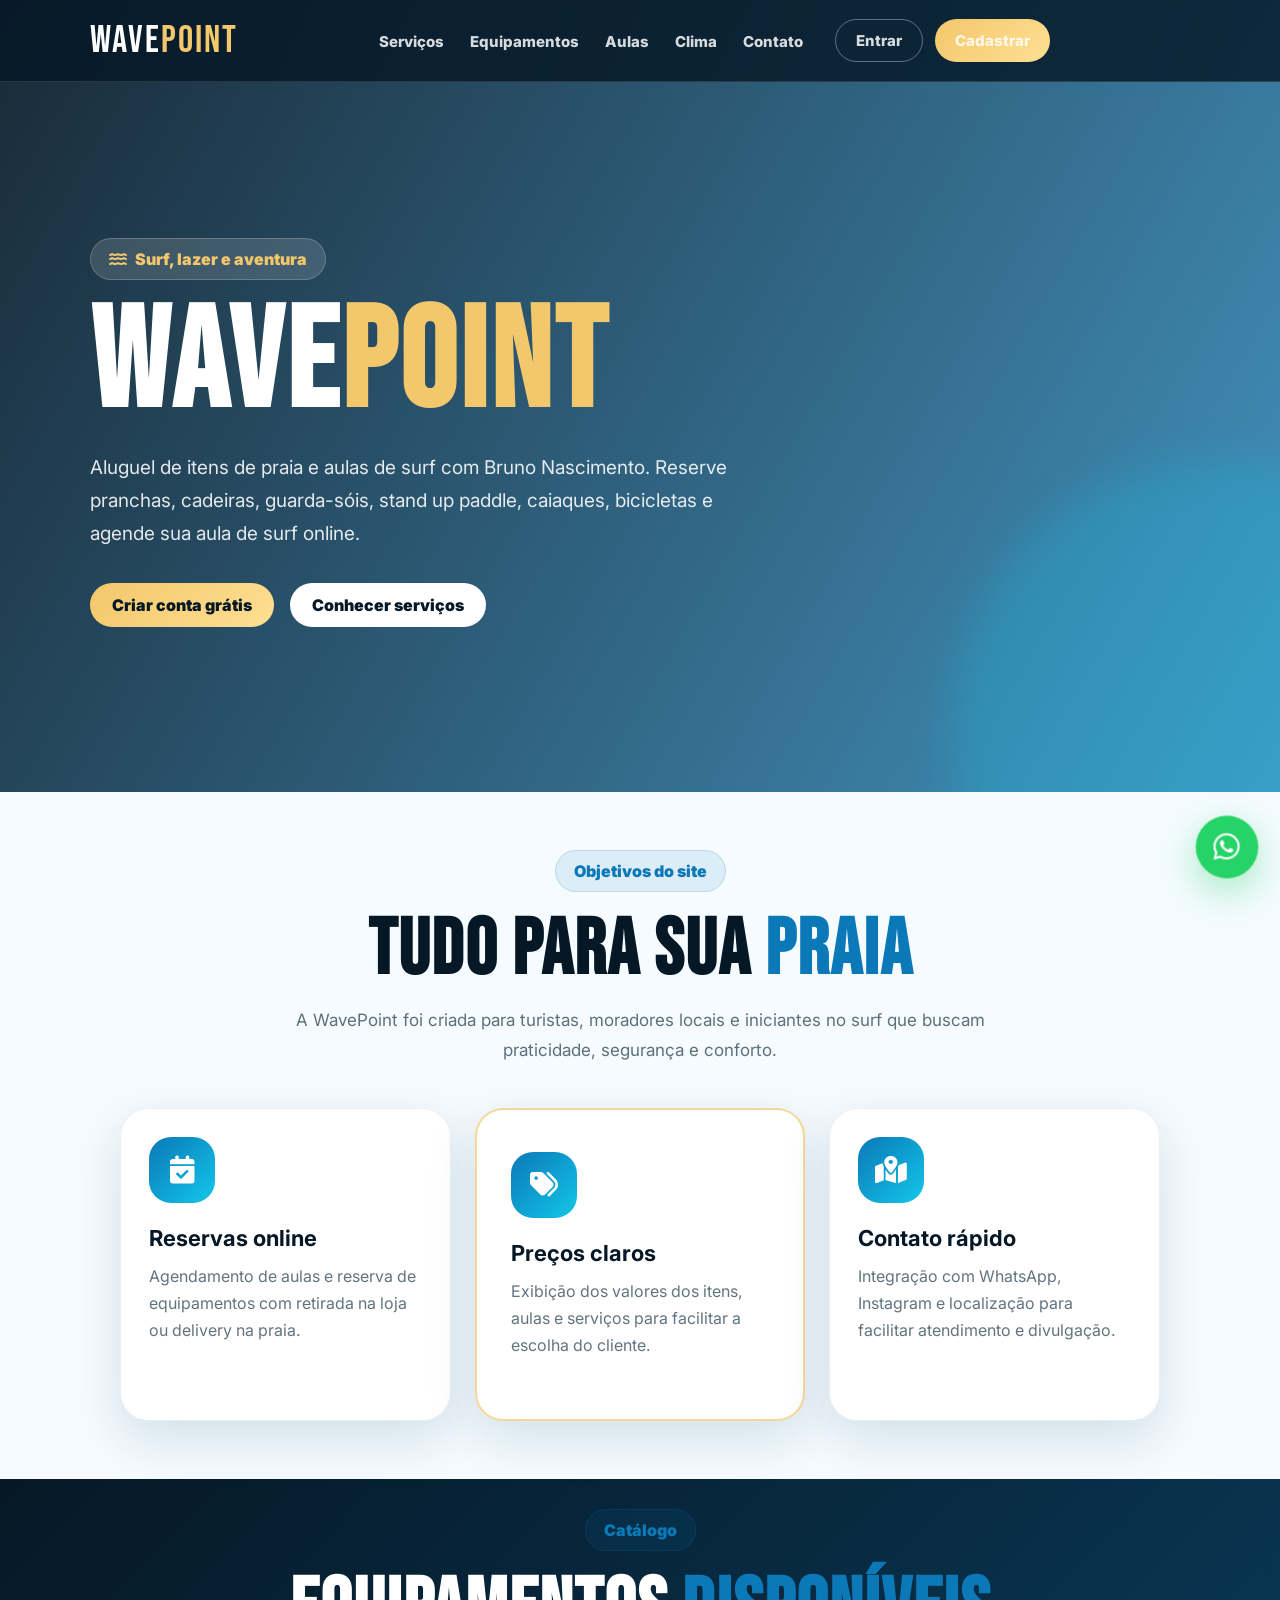
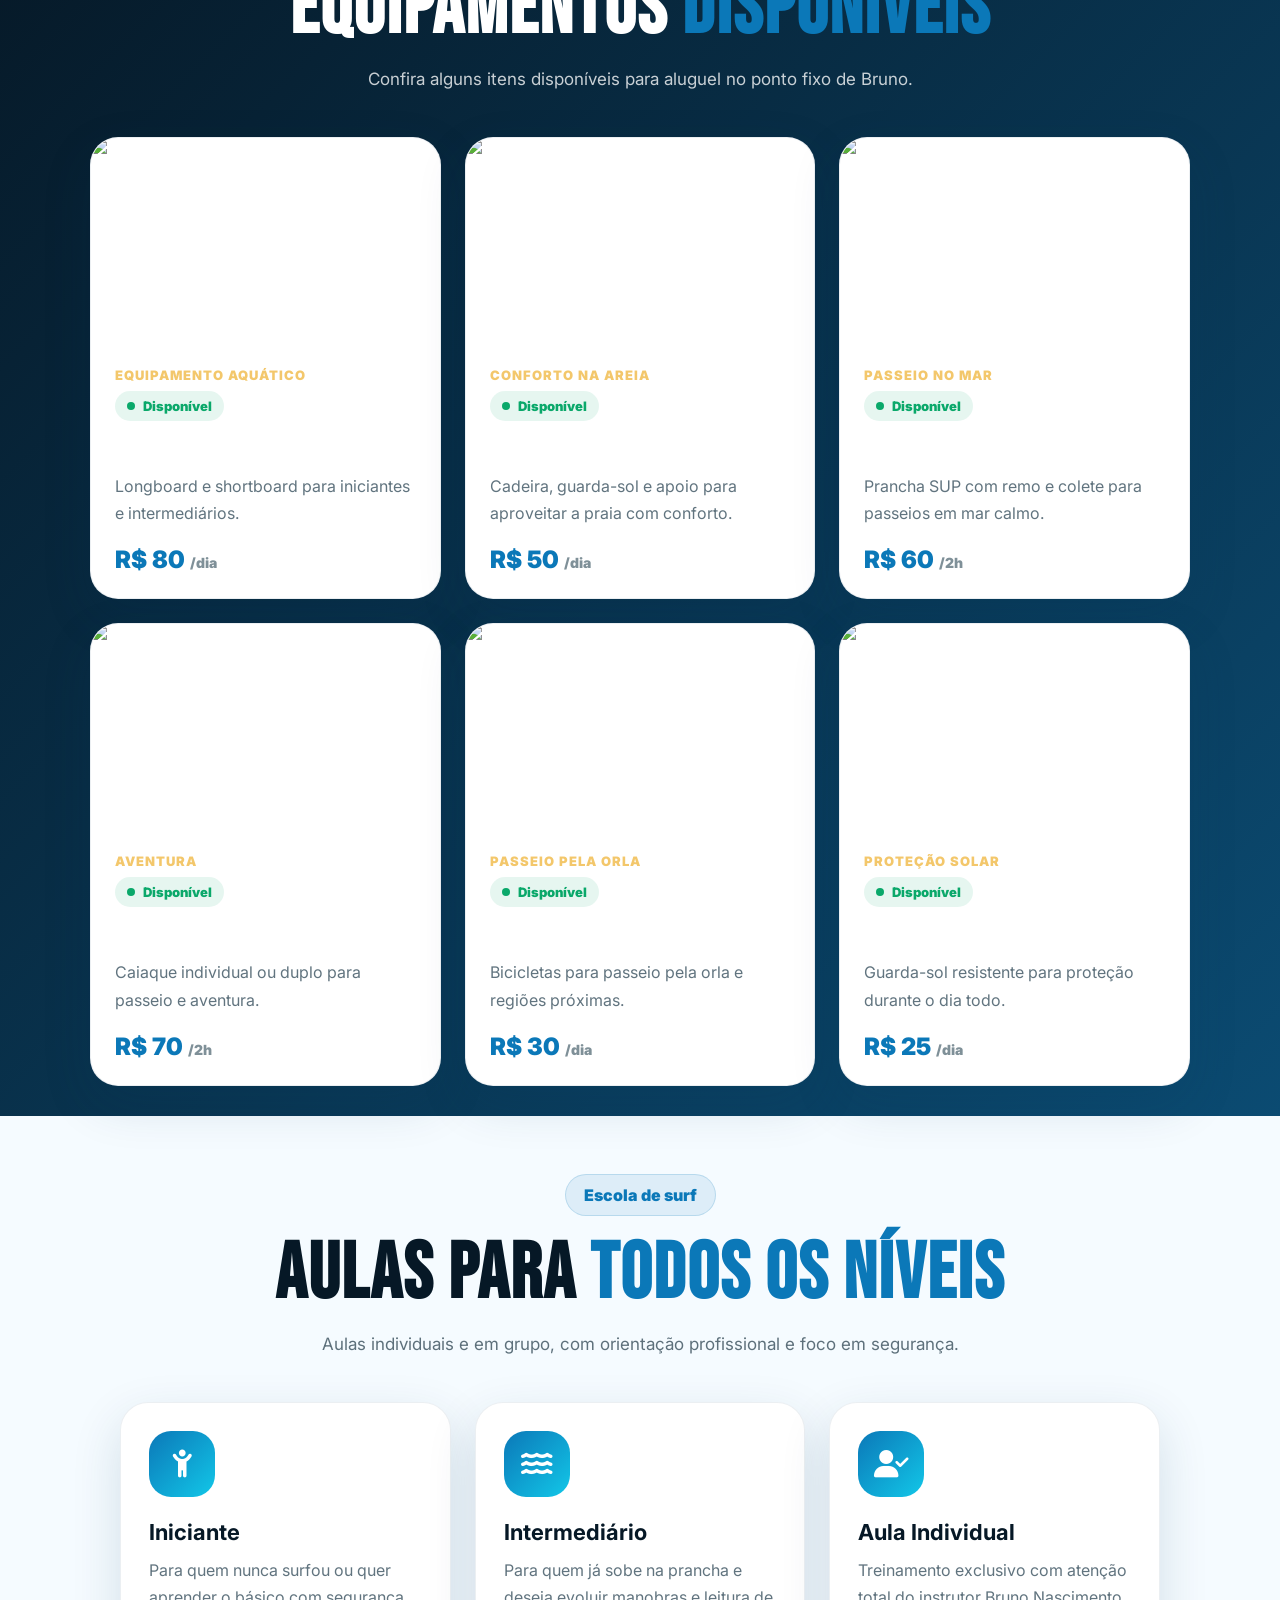
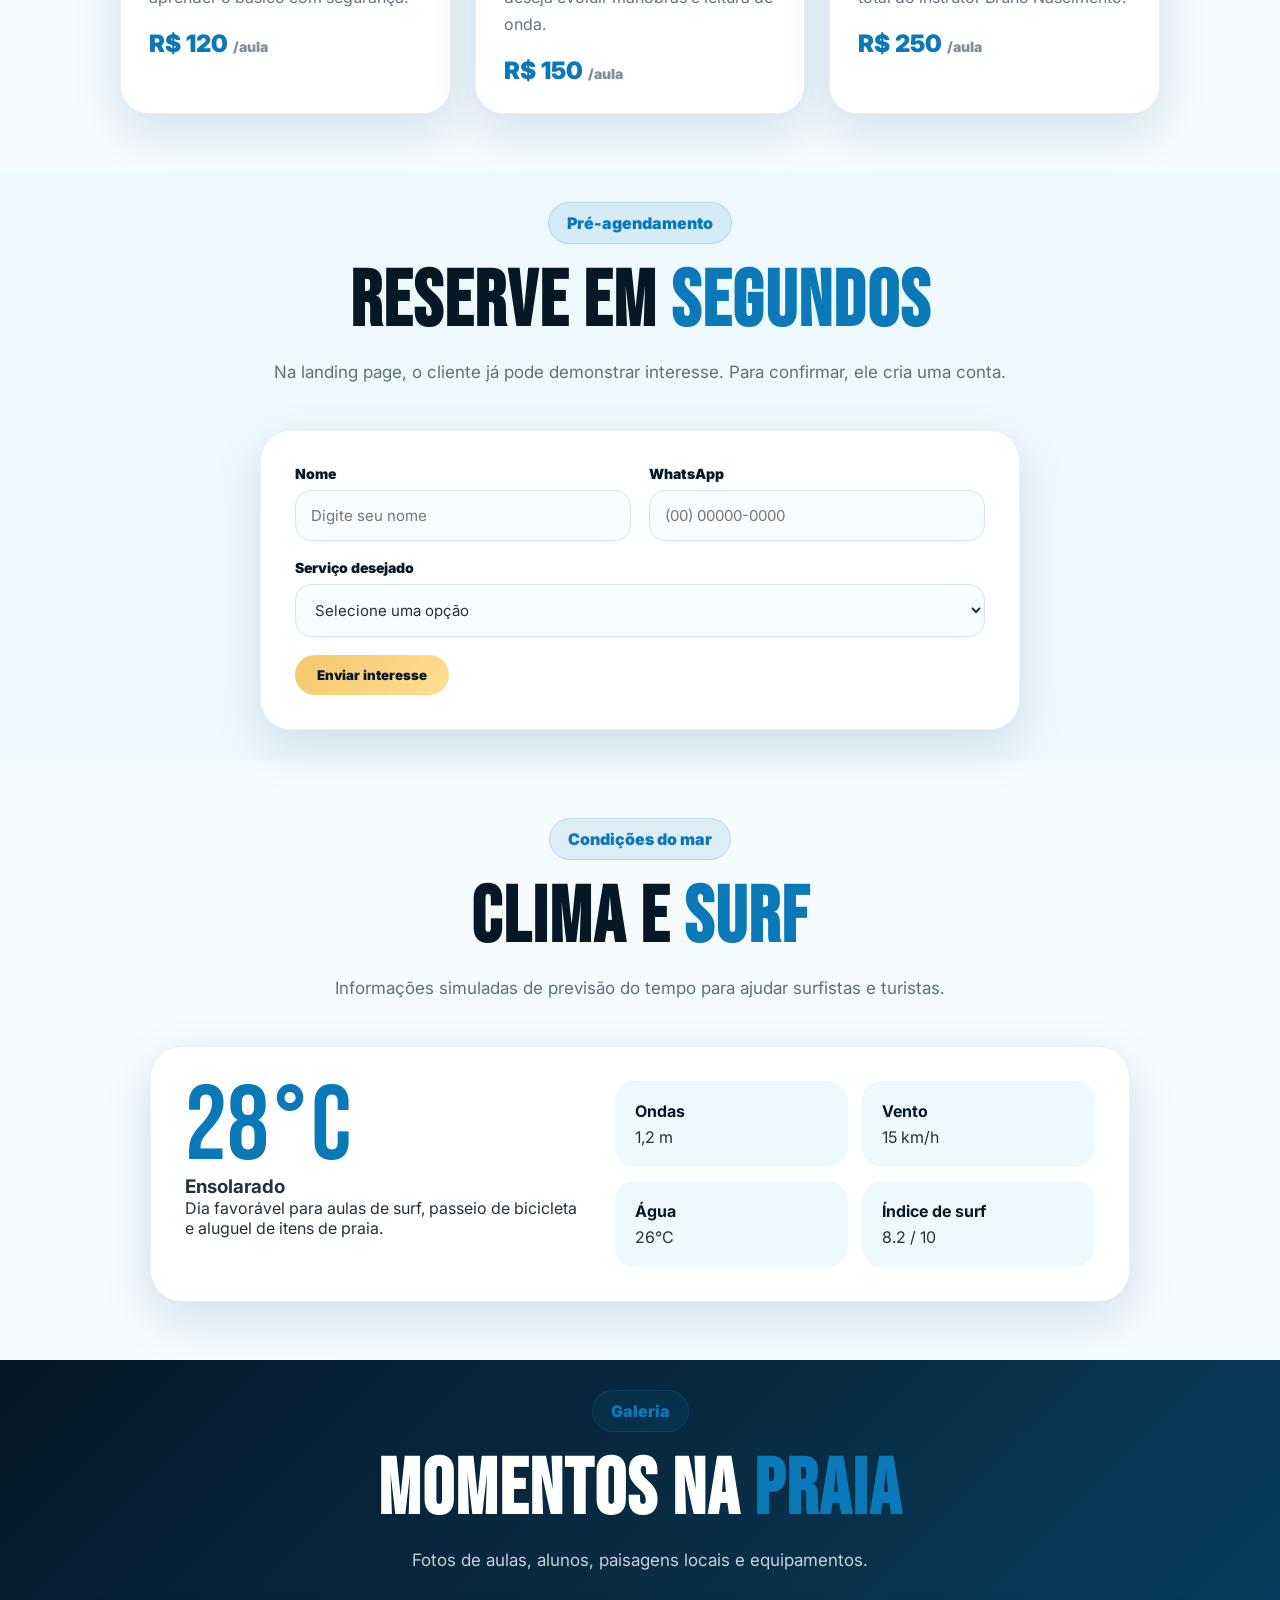
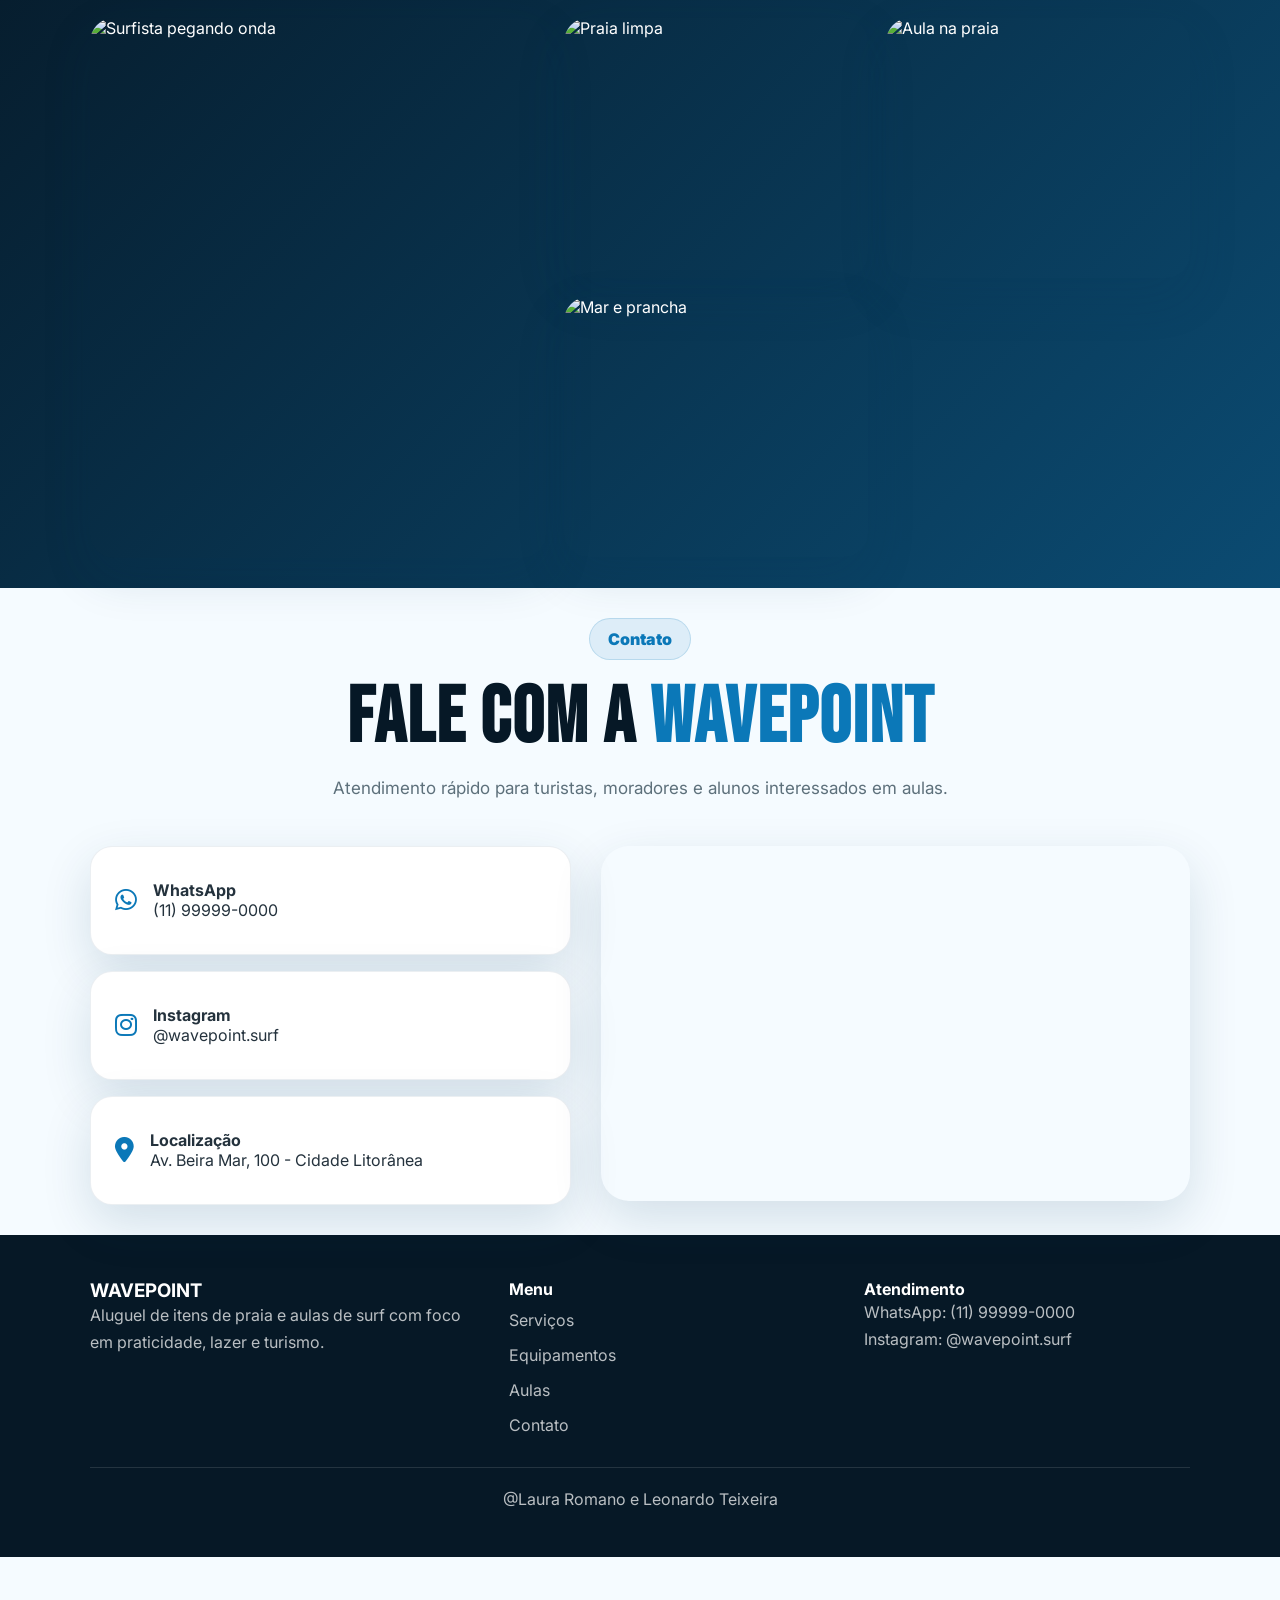
==== commit dd4ee57f: "SEPARAÇÃO DE PAGINAS" ====
--- a/index.html
+++ b/index.html
@@ -1,1789 +1,12 @@
-<!DOCTYPE html>
-<html lang="pt-BR">
-<head>
-  <meta charset="UTF-8" />
-  <meta name="viewport" content="width=device-width, initial-scale=1.0" />
-  <title>WavePoint - Aluguel de Praia e Aulas de Surf</title>
-
-  <link rel="preconnect" href="https://fonts.googleapis.com" />
-  <link rel="preconnect" href="https://fonts.gstatic.com" crossorigin />
-  <link href="https://fonts.googleapis.com/css2?family=Bebas+Neue&family=Inter:wght@400;500;600;700;800;900&display=swap" rel="stylesheet" />
-  <link rel="stylesheet" href="https://cdnjs.cloudflare.com/ajax/libs/font-awesome/6.5.0/css/all.min.css" />
-
-  <style>
-    :root {
-      --azul-escuro: #061826;
-      --azul: #0b78b8;
-      --azul-claro: #12c7e8;
-      --areia: #f3c76b;
-      --branco: #ffffff;
-      --cinza: #d8e4ea;
-      --texto: #24323d;
-      --card: rgba(255, 255, 255, 0.12);
-      --borda: rgba(255, 255, 255, 0.22);
-      --sombra: 0 20px 60px rgba(0, 0, 0, 0.18);
-    }
-
-    * {
-      margin: 0;
-      padding: 0;
-      box-sizing: border-box;
-    }
-
-    html {
-      scroll-behavior: smooth;
-    }
-
-    body {
-      font-family: "Inter", sans-serif;
-      background: #f5fbff;
-      color: var(--texto);
-      overflow-x: hidden;
-    }
-
-    button,
-    input,
-    select,
-    textarea {
-      font-family: inherit;
-    }
-
-    button {
-      cursor: pointer;
-    }
-
-    a {
-      text-decoration: none;
-    }
-
-    .page {
-      display: none;
-      min-height: 100vh;
-    }
-
-    .page.active {
-      display: block;
-      animation: aparecer 0.4s ease;
-    }
-
-    @keyframes aparecer {
-      from {
-        opacity: 0;
-        transform: translateY(10px);
-      }
-      to {
-        opacity: 1;
-        transform: translateY(0);
-      }
-    }
-
-    .navbar {
-      width: 100%;
-      padding: 22px 7%;
-      display: flex;
-      align-items: center;
-      justify-content: space-between;
-      position: fixed;
-      top: 0;
-      left: 0;
-      z-index: 100;
-      background: rgba(6, 24, 38, 0.78);
-      backdrop-filter: blur(16px);
-      border-bottom: 1px solid rgba(255, 255, 255, 0.12);
-    }
-
-    .logo {
-      font-family: "Bebas Neue", sans-serif;
-      font-size: 38px;
-      letter-spacing: 2px;
-      color: var(--branco);
-    }
-
-    .logo span {
-      color: var(--areia);
-    }
-
-    .menu {
-      display: flex;
-      align-items: center;
-      gap: 28px;
-      list-style: none;
-    }
-
-    .menu a {
-      color: rgba(255, 255, 255, 0.82);
-      font-size: 15px;
-      font-weight: 700;
-    }
-
-    .menu a:hover {
-      color: var(--areia);
-    }
-
-    .nav-actions {
-      display: flex;
-      gap: 12px;
-    }
-
-    .btn-outline,
-    .btn-solid,
-    .btn-white,
-    .btn-danger {
-      border: none;
-      border-radius: 999px;
-      padding: 12px 22px;
-      font-weight: 800;
-      transition: 0.25s;
-    }
-
-    .btn-outline {
-      background: transparent;
-      color: var(--branco);
-      border: 1px solid rgba(255, 255, 255, 0.35);
-    }
-
-    .btn-outline:hover {
-      background: rgba(255, 255, 255, 0.12);
-      transform: translateY(-2px);
-    }
-
-    .btn-solid {
-      color: var(--azul-escuro);
-      background: linear-gradient(135deg, var(--areia), #ffdd8a);
-    }
-
-    .btn-solid:hover,
-    .btn-white:hover,
-    .btn-danger:hover {
-      transform: translateY(-2px);
-      box-shadow: var(--sombra);
-    }
-
-    .btn-white {
-      background: var(--branco);
-      color: var(--azul-escuro);
-    }
-
-    .btn-danger {
-      background: #ff6161;
-      color: white;
-    }
-
-    .hero {
-      min-height: 100vh;
-      padding: 150px 7% 80px;
-      display: grid;
-      grid-template-columns: 1.1fr 0.9fr;
-      align-items: center;
-      gap: 60px;
-      background:
-        linear-gradient(120deg, rgba(6, 24, 38, 0.92), rgba(8, 113, 170, 0.78)),
-        url("https://images.unsplash.com/photo-1502680390469-be75c86b636f?auto=format&fit=crop&w=1600&q=80") center/cover;
-      color: var(--branco);
-      position: relative;
-      overflow: hidden;
-    }
-
-    .hero::after {
-      content: "";
-      position: absolute;
-      width: 600px;
-      height: 600px;
-      border-radius: 50%;
-      right: -220px;
-      bottom: -220px;
-      background: rgba(18, 199, 232, 0.22);
-      filter: blur(20px);
-    }
-
-    .hero-content {
-      position: relative;
-      z-index: 2;
-    }
-
-    .tag {
-      display: inline-flex;
-      align-items: center;
-      gap: 8px;
-      padding: 10px 18px;
-      border-radius: 999px;
-      background: rgba(255, 255, 255, 0.14);
-      color: var(--areia);
-      font-weight: 900;
-      margin-bottom: 24px;
-      border: 1px solid rgba(255, 255, 255, 0.2);
-    }
-
-    .hero h1 {
-      font-family: "Bebas Neue", sans-serif;
-      font-size: clamp(74px, 11vw, 150px);
-      line-height: 0.9;
-      letter-spacing: 4px;
-      margin-bottom: 24px;
-    }
-
-    .hero h1 span {
-      color: var(--areia);
-    }
-
-    .hero p {
-      max-width: 620px;
-      font-size: 19px;
-      line-height: 1.8;
-      color: rgba(255, 255, 255, 0.86);
-      margin-bottom: 36px;
-    }
-
-    .hero-buttons {
-      display: flex;
-      gap: 16px;
-      flex-wrap: wrap;
-    }
-
-    .hero-card {
-      position: relative;
-      z-index: 2;
-      background: rgba(255, 255, 255, 0.16);
-      backdrop-filter: blur(18px);
-      border: 1px solid rgba(255, 255, 255, 0.26);
-      border-radius: 34px;
-      padding: 34px;
-      box-shadow: var(--sombra);
-    }
-
-    .hero-card img {
-      width: 100%;
-      height: 260px;
-      object-fit: cover;
-      border-radius: 24px;
-      margin-bottom: 24px;
-    }
-
-    .hero-card h3 {
-      font-size: 26px;
-      margin-bottom: 12px;
-    }
-
-    .hero-card p {
-      font-size: 15px;
-      margin-bottom: 0;
-    }
-
-    .section {
-      padding: 100px 7%;
-    }
-
-    .section-header {
-      max-width: 760px;
-      margin: 0 auto 54px;
-      text-align: center;
-    }
-
-    .section-header .tag {
-      background: rgba(11, 120, 184, 0.1);
-      color: var(--azul);
-      border-color: rgba(11, 120, 184, 0.18);
-    }
-
-    .section-title {
-      font-family: "Bebas Neue", sans-serif;
-      font-size: clamp(46px, 7vw, 82px);
-      line-height: 0.95;
-      letter-spacing: 2px;
-      color: var(--azul-escuro);
-      margin-bottom: 18px;
-    }
-
-    .section-title span {
-      color: var(--azul);
-    }
-
-    .section-desc {
-      color: #5d707b;
-      line-height: 1.8;
-      font-size: 17px;
-    }
-
-    .cards-grid {
-      display: grid;
-      grid-template-columns: repeat(3, 1fr);
-      gap: 24px;
-    }
-
-    .card {
-      background: var(--branco);
-      border-radius: 28px;
-      padding: 30px;
-      box-shadow: 0 16px 50px rgba(7, 57, 91, 0.1);
-      border: 1px solid rgba(7, 57, 91, 0.08);
-      transition: 0.25s;
-    }
-
-    .card:hover {
-      transform: translateY(-8px);
-      box-shadow: 0 24px 60px rgba(7, 57, 91, 0.18);
-    }
-
-    .card-icon {
-      width: 66px;
-      height: 66px;
-      border-radius: 22px;
-      display: flex;
-      align-items: center;
-      justify-content: center;
-      background: linear-gradient(135deg, var(--azul), var(--azul-claro));
-      color: white;
-      font-size: 28px;
-      margin-bottom: 22px;
-    }
-
-    .card h3 {
-      font-size: 22px;
-      margin-bottom: 12px;
-      color: var(--azul-escuro);
-    }
-
-    .card p {
-      color: #61747f;
-      line-height: 1.7;
-      margin-bottom: 18px;
-    }
-
-    .price {
-      color: var(--azul);
-      font-size: 24px;
-      font-weight: 900;
-    }
-
-    .price small {
-      font-size: 14px;
-      color: #7f9098;
-    }
-
-    .blue-section {
-      background: linear-gradient(135deg, var(--azul-escuro), #0b4b72);
-      color: white;
-    }
-
-    .blue-section .section-title,
-    .blue-section .card h3 {
-      color: white;
-    }
-
-    .blue-section .section-desc {
-      color: rgba(255, 255, 255, 0.78);
-    }
-
-    .equipment-card {
-      overflow: hidden;
-      padding: 0;
-    }
-
-    .equipment-card img {
-      width: 100%;
-      height: 190px;
-      object-fit: cover;
-    }
-
-    .equipment-content {
-      padding: 26px;
-    }
-
-    .status {
-      display: inline-flex;
-      align-items: center;
-      gap: 8px;
-      color: #0aa86a;
-      background: rgba(10, 168, 106, 0.1);
-      padding: 7px 12px;
-      border-radius: 999px;
-      font-size: 13px;
-      font-weight: 900;
-      margin-bottom: 14px;
-    }
-
-    .status::before {
-      content: "";
-      width: 8px;
-      height: 8px;
-      border-radius: 50%;
-      background: #0aa86a;
-    }
-
-    .aula-card {
-      background: rgba(255, 255, 255, 0.1);
-      border: 1px solid rgba(255, 255, 255, 0.18);
-      color: white;
-    }
-
-    .aula-card p {
-      color: rgba(255, 255, 255, 0.78);
-    }
-
-    .aula-card .price {
-      color: var(--areia);
-    }
-
-    .form-section {
-      background: #eef9ff;
-    }
-
-    .form-box {
-      max-width: 760px;
-      margin: 0 auto;
-      background: white;
-      padding: 36px;
-      border-radius: 30px;
-      box-shadow: 0 20px 70px rgba(7, 57, 91, 0.12);
-    }
-
-    .form-grid {
-      display: grid;
-      grid-template-columns: 1fr 1fr;
-      gap: 18px;
-    }
-
-    .field {
-      margin-bottom: 18px;
-    }
-
-    .field label {
-      display: block;
-      font-size: 14px;
-      font-weight: 900;
-      margin-bottom: 8px;
-      color: var(--azul-escuro);
-    }
-
-    .field input,
-    .field select,
-    .field textarea {
-      width: 100%;
-      border: 1px solid #d5e5ed;
-      background: #f8fcff;
-      padding: 15px;
-      border-radius: 16px;
-      outline: none;
-      color: var(--texto);
-      font-size: 15px;
-    }
-
-    .field input:focus,
-    .field select:focus,
-    .field textarea:focus {
-      border-color: var(--azul);
-      box-shadow: 0 0 0 4px rgba(11, 120, 184, 0.1);
-    }
-
-    .field textarea {
-      min-height: 120px;
-      resize: vertical;
-    }
-
-    .clima-box {
-      max-width: 980px;
-      margin: 0 auto;
-      background: white;
-      border-radius: 32px;
-      padding: 34px;
-      display: grid;
-      grid-template-columns: 1fr 1.2fr;
-      gap: 30px;
-      box-shadow: 0 20px 70px rgba(7, 57, 91, 0.12);
-    }
-
-    .temperatura {
-      font-family: "Bebas Neue", sans-serif;
-      font-size: 110px;
-      color: var(--azul);
-      line-height: 0.9;
-    }
-
-    .clima-grid {
-      display: grid;
-      grid-template-columns: repeat(2, 1fr);
-      gap: 14px;
-    }
-
-    .clima-item {
-      background: #eef9ff;
-      padding: 20px;
-      border-radius: 20px;
-    }
-
-    .clima-item strong {
-      display: block;
-      color: var(--azul-escuro);
-      margin-bottom: 6px;
-    }
-
-    .gallery-grid {
-      display: grid;
-      grid-template-columns: 1.2fr 0.8fr 0.8fr;
-      gap: 18px;
-    }
-
-    .gallery-grid img {
-      width: 100%;
-      height: 260px;
-      object-fit: cover;
-      border-radius: 24px;
-      box-shadow: 0 16px 50px rgba(7, 57, 91, 0.12);
-    }
-
-    .gallery-grid img:first-child {
-      height: 540px;
-      grid-row: span 2;
-    }
-
-    .contact-grid {
-      display: grid;
-      grid-template-columns: 1fr 1fr;
-      gap: 30px;
-    }
-
-    .contact-info {
-      display: grid;
-      gap: 16px;
-    }
-
-    .contact-item {
-      background: white;
-      padding: 24px;
-      border-radius: 22px;
-      box-shadow: 0 16px 50px rgba(7, 57, 91, 0.1);
-      display: flex;
-      gap: 16px;
-      align-items: center;
-    }
-
-    .contact-item i {
-      color: var(--azul);
-      font-size: 25px;
-    }
-
-    .mapa {
-      min-height: 320px;
-      border-radius: 28px;
-      background:
-        linear-gradient(rgba(6, 24, 38, 0.55), rgba(6, 24, 38, 0.55)),
-        url("https://images.unsplash.com/photo-1507525428034-b723cf961d3e?auto=format&fit=crop&w=1200&q=80") center/cover;
-      display: flex;
-      align-items: center;
-      justify-content: center;
-      color: white;
-      text-align: center;
-      padding: 30px;
-    }
-
-    .footer {
-      padding: 40px 7%;
-      text-align: center;
-      background: var(--azul-escuro);
-      color: rgba(255, 255, 255, 0.72);
-    }
-
-    .auth-page {
-      min-height: 100vh;
-      display: grid;
-      grid-template-columns: 1fr 1fr;
-      background: var(--azul-escuro);
-    }
-
-    .auth-image {
-      background:
-        linear-gradient(rgba(6, 24, 38, 0.35), rgba(6, 24, 38, 0.55)),
-        url("https://images.unsplash.com/photo-1455729552865-3658a5d39692?auto=format&fit=crop&w=1200&q=80") center/cover;
-      color: white;
-      display: flex;
-      flex-direction: column;
-      justify-content: center;
-      padding: 7%;
-    }
-
-    .auth-image h1 {
-      font-family: "Bebas Neue", sans-serif;
-      font-size: 86px;
-      line-height: 0.9;
-      letter-spacing: 3px;
-      margin-bottom: 20px;
-    }
-
-    .auth-image p {
-      max-width: 520px;
-      line-height: 1.8;
-      color: rgba(255, 255, 255, 0.84);
-      font-size: 18px;
-    }
-
-    .auth-box-wrap {
-      background: #f5fbff;
-      display: flex;
-      align-items: center;
-      justify-content: center;
-      padding: 50px 7%;
-    }
-
-    .auth-box {
-      width: 100%;
-      max-width: 440px;
-      background: white;
-      padding: 36px;
-      border-radius: 30px;
-      box-shadow: var(--sombra);
-    }
-
-    .auth-box h2 {
-      font-size: 34px;
-      color: var(--azul-escuro);
-      margin-bottom: 8px;
-    }
-
-    .auth-box p {
-      color: #687b86;
-      margin-bottom: 28px;
-      line-height: 1.6;
-    }
-
-    .auth-link {
-      text-align: center;
-      margin-top: 22px;
-      color: #687b86;
-    }
-
-    .auth-link button {
-      background: none;
-      border: none;
-      color: var(--azul);
-      font-weight: 900;
-    }
-
-    .app-header {
-      padding: 120px 7% 50px;
-      background: linear-gradient(135deg, var(--azul-escuro), var(--azul));
-      color: white;
-    }
-
-    .app-header h1 {
-      font-family: "Bebas Neue", sans-serif;
-      font-size: clamp(54px, 8vw, 100px);
-      line-height: 0.95;
-      letter-spacing: 3px;
-      margin-bottom: 16px;
-    }
-
-    .app-header p {
-      max-width: 720px;
-      color: rgba(255, 255, 255, 0.82);
-      line-height: 1.8;
-      font-size: 18px;
-    }
-
-    .dashboard-cards {
-      display: grid;
-      grid-template-columns: repeat(4, 1fr);
-      gap: 20px;
-      margin-top: -38px;
-      position: relative;
-      z-index: 2;
-    }
-
-    .dashboard-card {
-      background: white;
-      border-radius: 24px;
-      padding: 26px;
-      box-shadow: 0 16px 50px rgba(7, 57, 91, 0.12);
-    }
-
-    .dashboard-card i {
-      color: var(--azul);
-      font-size: 28px;
-      margin-bottom: 16px;
-    }
-
-    .dashboard-card h3 {
-      color: var(--azul-escuro);
-      font-size: 28px;
-      margin-bottom: 6px;
-    }
-
-    .dashboard-card p {
-      color: #687b86;
-      font-weight: 700;
-    }
-
-    .official-grid {
-      display: grid;
-      grid-template-columns: repeat(2, 1fr);
-      gap: 24px;
-    }
-
-    .catalogo-grid {
-      display: grid;
-      grid-template-columns: repeat(3, 1fr);
-      gap: 28px;
-    }
-
-.produto-card {
-  position: relative;
-  background: white;
-  border-radius: 28px;
-  overflow: hidden;
-  box-shadow: 0 16px 50px rgba(7, 57, 91, 0.12);
-  border: 1px solid rgba(7, 57, 91, 0.08);
-  transition: 0.35s ease;
-}
-
-.produto-card img {
-  width: 100%;
-  height: 230px;
-  object-fit: cover;
-  display: block;
-  transition: 0.45s ease;
-}
-
-.produto-card:hover img {
-  height: 420px;
-  object-fit: contain;
-  background: #f5fbff;
-}
-
-.produto-card:hover {
-  transform: translateY(-8px);
-  box-shadow: 0 24px 60px rgba(7, 57, 91, 0.18);
-}
-
-    .produto-info {
-      padding: 24px;
-    }
-
-    .produto-info h3 {
-      font-size: 23px;
-      color: var(--azul-escuro);
-      margin-bottom: 8px;
-    }
-
-    .produto-info p {
-      color: #687b86;
-      line-height: 1.5;
-      margin-bottom: 18px;
-    }
-
-    .produto-info .btn-solid {
-      width: 100%;
-    }
-
-    .reserva-item {
-      background: white;
-      border-radius: 24px;
-      padding: 24px;
-      box-shadow: 0 16px 50px rgba(7, 57, 91, 0.1);
-      display: flex;
-      align-items: center;
-      justify-content: space-between;
-      gap: 20px;
-    }
-
-    .reserva-item strong {
-      display: block;
-      font-size: 20px;
-      color: var(--azul-escuro);
-      margin-bottom: 6px;
-    }
-
-    .reserva-item span {
-      color: #687b86;
-    }
-
-    .toast {
-      position: fixed;
-      left: 50%;
-      bottom: 28px;
-      transform: translateX(-50%) translateY(20px);
-      background: var(--azul-escuro);
-      color: white;
-      padding: 16px 24px;
-      border-radius: 999px;
-      font-weight: 800;
-      box-shadow: var(--sombra);
-      z-index: 300;
-      opacity: 0;
-      pointer-events: none;
-      transition: 0.3s;
-    }
-
-    .toast.show {
-      opacity: 1;
-      transform: translateX(-50%) translateY(0);
-    }
-
-    .whatsapp {
-      width: 58px;
-      height: 58px;
-      border-radius: 50%;
-      position: fixed;
-      right: 24px;
-      bottom: 24px;
-      background: #25d366;
-      color: white;
-      display: flex;
-      align-items: center;
-      justify-content: center;
-      font-size: 28px;
-      z-index: 120;
-      box-shadow: 0 12px 35px rgba(37, 211, 102, 0.4);
-    }
-
-    @media (max-width: 1050px) {
-      .catalogo-grid {
-        grid-template-columns: repeat(2, 1fr);
-      }
-
-      .hero,
-      .auth-page,
-      .clima-box,
-      .contact-grid {
-        grid-template-columns: 1fr;
-      }
-
-      .auth-image {
-        min-height: 380px;
-      }
-
-      .cards-grid,
-      .dashboard-cards {
-        grid-template-columns: repeat(2, 1fr);
-      }
-
-      .gallery-grid {
-        grid-template-columns: 1fr 1fr;
-      }
-
-      .gallery-grid img:first-child {
-        grid-row: auto;
-        height: 260px;
-      }
-    }
-
-    @media (max-width: 760px) {
-      .catalogo-grid {
-        grid-template-columns: 1fr;
-      }
-
-      .navbar {
-        padding: 16px 5%;
-        gap: 12px;
-      }
-
-      .menu {
-        display: none;
-      }
-
-      .logo {
-        font-size: 30px;
-      }
-
-      .nav-actions {
-        gap: 8px;
-      }
-
-      .btn-outline,
-      .btn-solid,
-      .btn-white,
-      .btn-danger {
-        padding: 10px 14px;
-        font-size: 13px;
-      }
-
-      .hero,
-      .section,
-      .app-header {
-        padding-left: 5%;
-        padding-right: 5%;
-      }
-
-      .hero {
-        padding-top: 130px;
-      }
-
-      .hero h1 {
-        font-size: 76px;
-      }
-
-      .cards-grid,
-      .dashboard-cards,
-      .official-grid,
-      .form-grid,
-      .gallery-grid,
-      .clima-grid {
-        grid-template-columns: 1fr;
-      }
-
-      .form-box,
-      .auth-box {
-        padding: 24px;
-      }
-
-      .temperatura {
-        font-size: 80px;
-      }
-
-      .reserva-item {
-        flex-direction: column;
-        align-items: flex-start;
-      }
-    }
-  </style>
-</head>
-<body>
-  <div id="toast" class="toast"></div>
-
-  <a class="whatsapp" href="https://wa.me/5511999990000" target="_blank" aria-label="WhatsApp">
-    <i class="fab fa-whatsapp"></i>
-  </a>
-
-  <div id="landing" class="page active">
-    <nav class="navbar">
-      <a href="#" class="logo">WAVE<span>POINT</span></a>
-
-      <ul class="menu">
-        <li><a href="#servicos">Serviços</a></li>
-        <li><a href="#equipamentos">Equipamentos</a></li>
-        <li><a href="#aulas">Aulas</a></li>
-        <li><a href="#clima">Clima</a></li>
-        <li><a href="#contato">Contato</a></li>
-      </ul>
-
-      <div class="nav-actions">
-        <button class="btn-outline" onclick="goTo('login')">Entrar</button>
-        <button class="btn-solid" onclick="goTo('cadastro')">Cadastrar</button>
-      </div>
-    </nav>
-
-    <section class="hero">
-      <div class="hero-content">
-        <div class="tag"><i class="fa-solid fa-water"></i> Surf, lazer e aventura</div>
-        <h1>WAVE<span>POINT</span></h1>
-        <p>
-          Aluguel de itens de praia e aulas de surf com Bruno Nascimento.
-          Reserve pranchas, cadeiras, guarda-sóis, stand up paddle, caiaques,
-          bicicletas e agende sua aula de surf online.
-        </p>
-
-        <div class="hero-buttons">
-          <button class="btn-solid" onclick="goTo('cadastro')">Criar conta grátis</button>
-          <a href="#servicos" class="btn-white">Conhecer serviços</a>
-        </div>
-      </div>
-
-      <div class="hero-card">
-        <img src="https://images.unsplash.com/photo-1507525428034-b723cf961d3e?auto=format&fit=crop&w=900&q=80" alt="Praia" />
-        <h3>Experiência completa na praia</h3>
-        <p>
-          Um site visual, turístico e prático para facilitar reservas,
-          divulgar preços, mostrar equipamentos e aproximar clientes da marca.
-        </p>
-      </div>
-    </section>
-
-    <section class="section" id="servicos">
-      <div class="section-header">
-        <div class="tag">Objetivos do site</div>
-        <h2 class="section-title">TUDO PARA SUA <span>PRAIA</span></h2>
-        <p class="section-desc">
-          A WavePoint foi criada para turistas, moradores locais e iniciantes no surf
-          que buscam praticidade, segurança e conforto.
-        </p>
-      </div>
-
-      <div class="cards-grid">
-        <div class="card">
-          <div class="card-icon"><i class="fa-solid fa-calendar-check"></i></div>
-          <h3>Reservas online</h3>
-          <p>Agendamento de aulas e reserva de equipamentos com retirada na loja ou delivery na praia.</p>
-        </div>
-
-        <div class="card">
-          <div class="card-icon"><i class="fa-solid fa-tags"></i></div>
-          <h3>Preços claros</h3>
-          <p>Exibição dos valores dos itens, aulas e serviços para facilitar a escolha do cliente.</p>
-        </div>
-
-        <div class="card">
-          <div class="card-icon"><i class="fa-solid fa-map-location-dot"></i></div>
-          <h3>Contato rápido</h3>
-          <p>Integração com WhatsApp, Instagram e localização para facilitar atendimento e divulgação.</p>
-        </div>
-      </div>
-    </section>
-
-    <section class="section blue-section" id="equipamentos">
-      <div class="section-header">
-        <div class="tag">Catálogo</div>
-        <h2 class="section-title">EQUIPAMENTOS <span>DISPONÍVEIS</span></h2>
-        <p class="section-desc">
-          Confira alguns itens disponíveis para aluguel no ponto fixo de Bruno.
-        </p>
-      </div>
-
-      <div class="cards-grid">
-        <div class="card equipment-card">
-          <img src="https://images.unsplash.com/photo-1502680390469-be75c86b636f?auto=format&fit=crop&w=900&q=80" alt="Prancha de surf" />
-          <div class="equipment-content">
-            <span class="status">Disponível</span>
-            <h3>Prancha de Surf</h3>
-            <p>Longboard e shortboard para iniciantes e intermediários.</p>
-            <div class="price">R$ 80 <small>/dia</small></div>
-          </div>
-        </div>
-
-        <div class="card equipment-card">
-          <img src="https://images.unsplash.com/photo-1500530855697-b586d89ba3ee?auto=format&fit=crop&w=900&q=80" alt="Cadeiras de praia" />
-          <div class="equipment-content">
-            <span class="status">Disponível</span>
-            <h3>Kit Praia</h3>
-            <p>Cadeira, guarda-sol e apoio para aproveitar a praia com conforto.</p>
-            <div class="price">R$ 50 <small>/dia</small></div>
-          </div>
-        </div>
-
-        <div class="card equipment-card">
-          <img src="https://images.unsplash.com/photo-1519671482749-fd09be7ccebf?auto=format&fit=crop&w=900&q=80" alt="Stand up paddle" />
-          <div class="equipment-content">
-            <span class="status">Disponível</span>
-            <h3>Stand Up Paddle</h3>
-            <p>Prancha SUP com remo e colete para passeios em mar calmo.</p>
-            <div class="price">R$ 60 <small>/2h</small></div>
-          </div>
-        </div>
-
-        <div class="card equipment-card">
-          <img src="https://images.unsplash.com/photo-1500534314209-a25ddb2bd429?auto=format&fit=crop&w=900&q=80" alt="Caiaque" />
-          <div class="equipment-content">
-            <span class="status">Disponível</span>
-            <h3>Caiaque</h3>
-            <p>Caiaque individual ou duplo para passeio e aventura.</p>
-            <div class="price">R$ 70 <small>/2h</small></div>
-          </div>
-        </div>
-
-        <div class="card equipment-card">
-          <img src="https://images.unsplash.com/photo-1485965120184-e220f721d03e?auto=format&fit=crop&w=900&q=80" alt="Bicicleta" />
-          <div class="equipment-content">
-            <span class="status">Disponível</span>
-            <h3>Bicicleta</h3>
-            <p>Bicicletas para passeio pela orla e regiões próximas.</p>
-            <div class="price">R$ 30 <small>/dia</small></div>
-          </div>
-        </div>
-
-        <div class="card equipment-card">
-          <img src="https://images.unsplash.com/photo-1507525428034-b723cf961d3e?auto=format&fit=crop&w=900&q=80" alt="Guarda-sol" />
-          <div class="equipment-content">
-            <span class="status">Disponível</span>
-            <h3>Guarda-sol</h3>
-            <p>Guarda-sol resistente para proteção durante o dia todo.</p>
-            <div class="price">R$ 25 <small>/dia</small></div>
-          </div>
-        </div>
-      </div>
-    </section>
-
-    <section class="section" id="aulas">
-      <div class="section-header">
-        <div class="tag">Escola de surf</div>
-        <h2 class="section-title">AULAS PARA <span>TODOS OS NÍVEIS</span></h2>
-        <p class="section-desc">
-          Aulas individuais e em grupo, com orientação profissional e foco em segurança.
-        </p>
-      </div>
-
-      <div class="cards-grid">
-        <div class="card">
-          <div class="card-icon"><i class="fa-solid fa-child-reaching"></i></div>
-          <h3>Iniciante</h3>
-          <p>Para quem nunca surfou ou quer aprender o básico com segurança.</p>
-          <div class="price">R$ 120 <small>/aula</small></div>
-        </div>
-
-        <div class="card">
-          <div class="card-icon"><i class="fa-solid fa-water"></i></div>
-          <h3>Intermediário</h3>
-          <p>Para quem já sobe na prancha e deseja evoluir manobras e leitura de onda.</p>
-          <div class="price">R$ 150 <small>/aula</small></div>
-        </div>
-
-        <div class="card">
-          <div class="card-icon"><i class="fa-solid fa-user-check"></i></div>
-          <h3>Aula Individual</h3>
-          <p>Treinamento exclusivo com atenção total do instrutor Bruno Nascimento.</p>
-          <div class="price">R$ 250 <small>/aula</small></div>
-        </div>
-      </div>
-    </section>
-
-    <section class="section form-section" id="reservas">
-      <div class="section-header">
-        <div class="tag">Pré-agendamento</div>
-        <h2 class="section-title">RESERVE EM <span>SEGUNDOS</span></h2>
-        <p class="section-desc">
-          Na landing page, o cliente já pode demonstrar interesse. Para confirmar de verdade,
-          ele cria uma conta e acessa o site oficial.
-        </p>
-      </div>
-
-      <div class="form-box">
-        <form onsubmit="enviarPreReserva(event)">
-          <div class="form-grid">
-            <div class="field">
-              <label>Nome</label>
-              <input type="text" placeholder="Digite seu nome" required />
-            </div>
-
-            <div class="field">
-              <label>WhatsApp</label>
-              <input type="tel" placeholder="(00) 00000-0000" required />
-            </div>
-          </div>
-
-          <div class="field">
-            <label>Serviço desejado</label>
-            <select required>
-              <option value="">Selecione uma opção</option>
-              <option>Aula de surf iniciante</option>
-              <option>Aula de surf intermediário</option>
-              <option>Aluguel de prancha</option>
-              <option>Kit praia</option>
-              <option>Stand Up Paddle</option>
-              <option>Caiaque</option>
-              <option>Bicicleta</option>
-            </select>
-          </div>
-
-          <button type="submit" class="btn-solid">Enviar interesse</button>
-        </form>
-      </div>
-    </section>
-
-    <section class="section" id="clima">
-      <div class="section-header">
-        <div class="tag">Condições do mar</div>
-        <h2 class="section-title">CLIMA E <span>SURF</span></h2>
-        <p class="section-desc">
-          Informações simuladas de previsão do tempo para ajudar surfistas e turistas.
-        </p>
-      </div>
-
-      <div class="clima-box">
-        <div>
-          <div class="temperatura">28°C</div>
-          <h3>Ensolarado</h3>
-          <p>Dia favorável para aulas de surf, passeio de bicicleta e aluguel de itens de praia.</p>
-        </div>
-
-        <div class="clima-grid">
-          <div class="clima-item">
-            <strong>Ondas</strong>
-            <span>1,2 m</span>
-          </div>
-          <div class="clima-item">
-            <strong>Vento</strong>
-            <span>15 km/h</span>
-          </div>
-          <div class="clima-item">
-            <strong>Água</strong>
-            <span>26°C</span>
-          </div>
-          <div class="clima-item">
-            <strong>Índice de surf</strong>
-            <span>8.2 / 10</span>
-          </div>
-        </div>
-      </div>
-    </section>
-
-    <section class="section blue-section">
-      <div class="section-header">
-        <div class="tag">Galeria</div>
-        <h2 class="section-title">MOMENTOS NA <span>PRAIA</span></h2>
-        <p class="section-desc">
-          Espaço para fotos de aulas, alunos, paisagens locais e equipamentos.
-        </p>
-      </div>
-
-      <div class="gallery-grid">
-        <img src="https://images.unsplash.com/photo-1502680390469-be75c86b636f?auto=format&fit=crop&w=900&q=80" alt="Surf" />
-        <img src="https://images.unsplash.com/photo-1507525428034-b723cf961d3e?auto=format&fit=crop&w=900&q=80" alt="Praia" />
-        <img src="https://images.unsplash.com/photo-1455729552865-3658a5d39692?auto=format&fit=crop&w=900&q=80" alt="Mar" />
-        <img src="https://images.unsplash.com/photo-1500530855697-b586d89ba3ee?auto=format&fit=crop&w=900&q=80" alt="Lazer" />
-      </div>
-    </section>
-
-    <section class="section" id="contato">
-      <div class="section-header">
-        <div class="tag">Contato</div>
-        <h2 class="section-title">FALE COM A <span>WAVEPOINT</span></h2>
-        <p class="section-desc">
-          Atendimento rápido para turistas, moradores e alunos interessados em aulas.
-        </p>
-      </div>
-
-      <div class="contact-grid">
-        <div class="contact-info">
-          <div class="contact-item">
-            <i class="fab fa-whatsapp"></i>
-            <div>
-              <strong>WhatsApp</strong>
-              <p>(11) 99999-0000</p>
-            </div>
-          </div>
-
-          <div class="contact-item">
-            <i class="fab fa-instagram"></i>
-            <div>
-              <strong>Instagram</strong>
-              <p>@wavepoint.surf</p>
-            </div>
-          </div>
-
-          <div class="contact-item">
-            <i class="fa-solid fa-location-dot"></i>
-            <div>
-              <strong>Localização</strong>
-              <p>Av. Beira Mar, 100 - Cidade Litorânea</p>
-            </div>
-          </div>
-        </div>
-
-        <div class="mapa">
-          <div>
-            <h3>Google Maps</h3>
-            <p>Área reservada para mapa integrado.</p>
-          </div>
-        </div>
-      </div>
-    </section>
-
-    <footer class="footer">
-      <strong>WAVEPOINT</strong>
-      <p>Aluguel de itens de praia e aulas de surf - Projeto II Pequenas Empresas</p>
-    </footer>
-  </div>
-
-  <div id="login" class="page">
-    <div class="auth-page">
-      <div class="auth-image">
-        <h1>ENTRE NA SUA CONTA</h1>
-        <p>
-          Acesse o site oficial para fazer reservas, agendar aulas,
-          acompanhar preços e consultar informações completas.
-        </p>
-      </div>
-
-      <div class="auth-box-wrap">
-        <div class="auth-box">
-          <h2>Login</h2>
-          <p>Use seu e-mail e senha para entrar na área oficial da WavePoint.</p>
-
-          <form onsubmit="fazerLogin(event)">
-            <div class="field">
-              <label>E-mail</label>
-              <input id="loginEmail" type="email" placeholder="seuemail@gmail.com" required />
-            </div>
-
-            <div class="field">
-              <label>Senha</label>
-              <input id="loginSenha" type="password" placeholder="Digite sua senha" required />
-            </div>
-
-            <button type="submit" class="btn-solid" style="width: 100%;">Entrar</button>
-          </form>
-
-          <div class="auth-link">
-            Não tem conta?
-            <button onclick="goTo('cadastro')">Cadastre-se</button>
-          </div>
-
-          <div class="auth-link">
-            <button onclick="goTo('landing')">Voltar para a landing page</button>
-          </div>
-        </div>
-      </div>
-    </div>
-  </div>
-
-  <div id="cadastro" class="page">
-    <div class="auth-page">
-      <div class="auth-image">
-        <h1>CRIE SUA CONTA</h1>
-        <p>
-          Cadastre-se para acessar o sistema oficial, reservar equipamentos
-          e agendar aulas de surf com praticidade.
-        </p>
-      </div>
-
-      <div class="auth-box-wrap">
-        <div class="auth-box">
-          <h2>Cadastro</h2>
-          <p>Preencha os dados abaixo para criar sua conta.</p>
-
-          <form onsubmit="fazerCadastro(event)">
-            <div class="field">
-              <label>Nome completo</label>
-              <input id="cadNome" type="text" placeholder="Digite seu nome" required />
-            </div>
-
-            <div class="field">
-              <label>E-mail</label>
-              <input id="cadEmail" type="email" placeholder="seuemail@gmail.com" required />
-            </div>
-
-            <div class="field">
-              <label>Telefone</label>
-              <input id="cadTelefone" type="tel" placeholder="(00) 00000-0000" required />
-            </div>
-
-            <div class="field">
-              <label>Senha</label>
-              <input id="cadSenha" type="password" placeholder="Crie uma senha" required />
-            </div>
-
-            <button type="submit" class="btn-solid" style="width: 100%;">Criar conta</button>
-          </form>
-
-          <div class="auth-link">
-            Já tem conta?
-            <button onclick="goTo('login')">Entrar</button>
-          </div>
-
-          <div class="auth-link">
-            <button onclick="goTo('landing')">Voltar para a landing page</button>
-          </div>
-        </div>
-      </div>
-    </div>
-  </div>
-
-  <div id="siteOficial" class="page">
-    <nav class="navbar">
-      <a href="#" class="logo">WAVE<span>POINT</span></a>
-
-      <ul class="menu">
-        <li><a href="#painel">Painel</a></li>
-        <li><a href="#catalogoOficial">Catálogo</a></li>
-        <li><a href="#reservasOficial">Reservas</a></li>
-        <li><a href="#aulasOficial">Aulas</a></li>
-      </ul>
-
-      <div class="nav-actions">
-        <button class="btn-danger" onclick="sair()">Sair</button>
-      </div>
-    </nav>
-
-    <header class="app-header" id="painel">
-      <h1>SITE OFICIAL</h1>
-      <p id="mensagemUsuario">
-        Bem-vindo ao sistema oficial da WavePoint. Aqui o cliente acessa as informações completas,
-        faz reservas e agenda serviços.
-      </p>
-    </header>
-
-    <section class="section" style="padding-top: 0;">
-      <div class="dashboard-cards">
-        <div class="dashboard-card">
-          <i class="fa-solid fa-box-open"></i>
-          <h3>12</h3>
-          <p>Equipamentos</p>
-        </div>
-
-        <div class="dashboard-card">
-          <i class="fa-solid fa-calendar-check"></i>
-          <h3>24h</h3>
-          <p>Reservas online</p>
-        </div>
-
-        <div class="dashboard-card">
-          <i class="fa-solid fa-person-swimming"></i>
-          <h3>3</h3>
-          <p>Tipos de aula</p>
-        </div>
-
-        <div class="dashboard-card">
-          <i class="fa-solid fa-cloud-sun"></i>
-          <h3>28°C</h3>
-          <p>Clima atual</p>
-        </div>
-      </div>
-    </section>
-
-    <section class="section" id="catalogoOficial">
-      <div class="section-header">
-        <div class="tag">Área logada</div>
-        <h2 class="section-title">CATÁLOGO <span>OFICIAL</span></h2>
-        <p class="section-desc">
-          Aqui ficam os itens que o cliente pode reservar depois de entrar no sistema.
-        </p>
-      </div>
-
-      <div class="catalogo-grid">
-        <div class="produto-card">
-          <img src="https://i.pinimg.com/1200x/01/6f/81/016f8184a98b7b39b72af8ada995b227.jpg" alt="Prancha de Surf" />
-          <div class="produto-info">
-            <h3>Prancha de Surf</h3>
-            <p>R$ 80/dia - retirada na loja ou delivery</p>
-            <button class="btn-solid" onclick="reservar('Prancha de Surf')">Reservar</button>
-          </div>
-        </div>
-
-        <div class="produto-card">
-          <img src="https://cdn.awsli.com.br/2500x2500/1866/1866589/produto/18355333370f326a5c5.jpg" alt="Kit Praia" />
-          <div class="produto-info">
-            <h3>Kit Praia</h3>
-            <p>R$ 50/dia - cadeira + guarda-sol</p>
-            <button class="btn-solid" onclick="reservar('Kit Praia')">Reservar</button>
-          </div>
-        </div>
-
-        <div class="produto-card">
-          <img src="https://production.media.dcx.clubmed/?url=https%3A%2F%2Fassets.dream.clubmed%2Fpm_7531_583_583440-cicd6bu5ft-swhr.jpg&format=webp&width=380&height=240&quality=85" alt="Stand Up Paddle" />
-          <div class="produto-info">
-            <h3>Stand Up Paddle</h3>
-            <p>R$ 60/2h - remo e colete inclusos</p>
-            <button class="btn-solid" onclick="reservar('Stand Up Paddle')">Reservar</button>
-          </div>
-        </div>
-
-        <div class="produto-card">
-          <img src="https://cdn.paytour.com.br/assets/images/passeios-1000342/764321632fd806400a74500bf14a5fe2/salobra%201_optimized.webp" alt="Caiaque" />
-          <div class="produto-info">
-            <h3>Caiaque</h3>
-            <p>R$ 70/2h - individual ou duplo</p>
-            <button class="btn-solid" onclick="reservar('Caiaque')">Reservar</button>
-          </div>
-        </div>
-
-        <div class="produto-card">
-          <img src="https://s2.glbimg.com/Jh_MOyG5qgKTrMQ9U77IE2OSuBM=/0x12:950x546/620x349/s.glbimg.com/es/ge/f/original/2013/10/17/foto1.jpg" alt="Bicicleta" />
-          <div class="produto-info">
-            <h3>Bicicleta</h3>
-            <p>R$ 30/dia - passeio pela orla</p>
-            <button class="btn-solid" onclick="reservar('Bicicleta')">Reservar</button>
-          </div>
-        </div>
-
-        <div class="produto-card">
-          <img src="https://s2-g1.glbimg.com/op40t8dzrfBfEphd_VVN7fqTEAI=/0x0:1280x960/984x0/smart/filters:strip_icc()/i.s3.glbimg.com/v1/AUTH_59edd422c0c84a879bd37670ae4f538a/internal_photos/bs/2025/Y/4/B9sWoESiqsVdhcicaxRw/barracas-na-praia-de-iracema-funcionam-24-horas-mas-cobram-ate-r-30-pelo-uso-de-cadeiras-e-guarda-sol..jpg" alt="Guarda-sol" />
-          <div class="produto-info">
-            <h3>Guarda-sol</h3>
-            <p>R$ 25/dia - resistente ao vento</p>
-            <button class="btn-solid" onclick="reservar('Guarda-sol')">Reservar</button>
-          </div>
-        </div>
-      </div>
-    </section>
-
-    <section class="section form-section" id="reservasOficial">
-      <div class="section-header">
-        <div class="tag">Reserva oficial</div>
-        <h2 class="section-title">FAZER <span>RESERVA</span></h2>
-        <p class="section-desc">
-          Formulário completo da área oficial para registrar a reserva do cliente.
-        </p>
-      </div>
-
-      <div class="form-box">
-        <form onsubmit="enviarReservaOficial(event)">
-          <div class="form-grid">
-            <div class="field">
-              <label>Nome</label>
-              <input id="resNome" type="text" placeholder="Nome do cliente" required />
-            </div>
-
-            <div class="field">
-              <label>WhatsApp</label>
-              <input id="resTelefone" type="tel" placeholder="(00) 00000-0000" required />
-            </div>
-          </div>
-
-          <div class="form-grid">
-            <div class="field">
-              <label>Serviço</label>
-              <select id="resServico" required>
-                <option value="">Selecione</option>
-                <option>Aula de surf iniciante</option>
-                <option>Aula de surf intermediário</option>
-                <option>Aula individual</option>
-                <option>Prancha de Surf</option>
-                <option>Kit Praia</option>
-                <option>Stand Up Paddle</option>
-                <option>Caiaque</option>
-                <option>Bicicleta</option>
-                <option>Guarda-sol</option>
-              </select>
-            </div>
-
-            <div class="field">
-              <label>Data</label>
-              <input id="resData" type="date" required />
-            </div>
-          </div>
-
-          <div class="form-grid">
-            <div class="field">
-              <label>Horário</label>
-              <select id="resHorario" required>
-                <option value="">Selecione</option>
-                <option>07:00</option>
-                <option>09:00</option>
-                <option>14:00</option>
-                <option>16:00</option>
-              </select>
-            </div>
-
-            <div class="field">
-              <label>Entrega</label>
-              <select id="resEntrega" required>
-                <option>Retirada na loja</option>
-                <option>Delivery na praia</option>
-              </select>
-            </div>
-          </div>
-
-          <div class="field">
-            <label>Observações</label>
-            <textarea id="resObs" placeholder="Número de pessoas, nível no surf ou observações"></textarea>
-          </div>
-
-          <button type="submit" class="btn-solid">Confirmar reserva</button>
-        </form>
-      </div>
-    </section>
-
-    <section class="section blue-section" id="aulasOficial">
-      <div class="section-header">
-        <div class="tag">Aulas oficiais</div>
-        <h2 class="section-title">AGENDA DE <span>SURF</span></h2>
-        <p class="section-desc">
-          Escolha o tipo de aula mais adequado para seu nível.
-        </p>
-      </div>
-
-      <div class="cards-grid">
-        <div class="card aula-card">
-          <h3>Iniciante</h3>
-          <p>Ideal para aprender segurança, postura e primeiras ondas.</p>
-          <div class="price">R$ 120 <small>/aula</small></div>
-          <br />
-          <button class="btn-solid" onclick="reservar('Aula de Surf Iniciante')">Agendar</button>
-        </div>
-
-        <div class="card aula-card">
-          <h3>Intermediário</h3>
-          <p>Para evolução de remada, leitura de onda e manobras.</p>
-          <div class="price">R$ 150 <small>/aula</small></div>
-          <br />
-          <button class="btn-solid" onclick="reservar('Aula de Surf Intermediário')">Agendar</button>
-        </div>
-
-        <div class="card aula-card">
-          <h3>Individual</h3>
-          <p>Aula exclusiva com Bruno Nascimento e orientação personalizada.</p>
-          <div class="price">R$ 250 <small>/aula</small></div>
-          <br />
-          <button class="btn-solid" onclick="reservar('Aula Individual')">Agendar</button>
-        </div>
-      </div>
-    </section>
-
-    <section class="section">
-      <div class="section-header">
-        <div class="tag">Minhas reservas</div>
-        <h2 class="section-title">ÚLTIMAS <span>RESERVAS</span></h2>
-        <p class="section-desc">
-          As reservas feitas nesta página aparecem abaixo. Como é apenas front-end,
-          elas ficam salvas no navegador.
-        </p>
-      </div>
-
-      <div id="listaReservas" class="official-grid"></div>
-    </section>
-
-    <footer class="footer">
-      <strong>WAVEPOINT</strong>
-      <p>Área oficial acessada após login ou cadastro.</p>
-    </footer>
-  </div>
-
-  <script>
-    const pages = document.querySelectorAll(".page")
-    const toast = document.getElementById("toast")
-
-    function goTo(pageId) {
-      pages.forEach((page) => page.classList.remove("active"))
-      document.getElementById(pageId).classList.add("active")
-      window.scrollTo(0, 0)
-    }
-
-    function showToast(message) {
-      toast.textContent = message
-      toast.classList.add("show")
-
-      setTimeout(() => {
-        toast.classList.remove("show")
-      }, 3000)
-    }
-
-    function fazerCadastro(event) {
-      event.preventDefault()
-
-      const nome = document.getElementById("cadNome").value
-      const email = document.getElementById("cadEmail").value
-      const telefone = document.getElementById("cadTelefone").value
-      const senha = document.getElementById("cadSenha").value
-
-      const usuario = {
-        nome,
-        email,
-        telefone,
-        senha
-      }
-
-      localStorage.setItem("wavepointUsuario", JSON.stringify(usuario))
-      localStorage.setItem("wavepointLogado", "true")
-
-      abrirSiteOficial()
-      showToast("Cadastro realizado com sucesso!")
-    }
-
-    function fazerLogin(event) {
-      event.preventDefault()
-
-      const email = document.getElementById("loginEmail").value
-      const senha = document.getElementById("loginSenha").value
-      const usuarioSalvo = JSON.parse(localStorage.getItem("wavepointUsuario"))
-
-      if (!usuarioSalvo) {
-        showToast("Nenhuma conta encontrada. Faça o cadastro primeiro.")
-        return
-      }
-
-      if (email === usuarioSalvo.email && senha === usuarioSalvo.senha) {
-        localStorage.setItem("wavepointLogado", "true")
-        abrirSiteOficial()
-        showToast("Login realizado com sucesso!")
-      } else {
-        showToast("E-mail ou senha incorretos.")
-      }
-    }
-
-    function abrirSiteOficial() {
-      const usuario = JSON.parse(localStorage.getItem("wavepointUsuario"))
-      const mensagemUsuario = document.getElementById("mensagemUsuario")
-      const resNome = document.getElementById("resNome")
-      const resTelefone = document.getElementById("resTelefone")
-
-      if (usuario) {
-        mensagemUsuario.textContent = `Olá, ${usuario.nome}! Bem-vindo ao sistema oficial da WavePoint. Aqui você pode reservar equipamentos, agendar aulas e consultar informações completas.`
-        resNome.value = usuario.nome
-        resTelefone.value = usuario.telefone
-      }
-
-      carregarReservas()
-      goTo("siteOficial")
-    }
-
-    function sair() {
-      localStorage.setItem("wavepointLogado", "false")
-      goTo("landing")
-      showToast("Você saiu do sistema.")
-    }
-
-    function enviarPreReserva(event) {
-      event.preventDefault()
-      showToast("Interesse enviado! Crie uma conta para confirmar a reserva.")
-      goTo("cadastro")
-    }
-
-    function reservar(servico) {
-      document.getElementById("resServico").value = servico
-      location.hash = "reservasOficial"
-      showToast(`${servico} selecionado para reserva.`)
-    }
-
-    function enviarReservaOficial(event) {
-      event.preventDefault()
-
-      const reserva = {
-        nome: document.getElementById("resNome").value,
-        telefone: document.getElementById("resTelefone").value,
-        servico: document.getElementById("resServico").value,
-        data: document.getElementById("resData").value,
-        horario: document.getElementById("resHorario").value,
-        entrega: document.getElementById("resEntrega").value,
-        observacao: document.getElementById("resObs").value
-      }
-
-      const reservas = JSON.parse(localStorage.getItem("wavepointReservas")) || []
-      reservas.unshift(reserva)
-      localStorage.setItem("wavepointReservas", JSON.stringify(reservas))
-
-      event.target.reset()
-
-      const usuario = JSON.parse(localStorage.getItem("wavepointUsuario"))
-      if (usuario) {
-        document.getElementById("resNome").value = usuario.nome
-        document.getElementById("resTelefone").value = usuario.telefone
-      }
-
-      carregarReservas()
-      showToast("Reserva confirmada com sucesso!")
-    }
-
-    function carregarReservas() {
-      const lista = document.getElementById("listaReservas")
-      const reservas = JSON.parse(localStorage.getItem("wavepointReservas")) || []
-
-      if (reservas.length === 0) {
-        lista.innerHTML = `
-          <div class="reserva-item">
-            <div>
-              <strong>Nenhuma reserva ainda</strong>
-              <span>Faça sua primeira reserva pelo formulário acima.</span>
-            </div>
-          </div>
-        `
-        return
-      }
-
-      lista.innerHTML = reservas.map((reserva) => `
-        <div class="reserva-item">
-          <div>
-            <strong>${reserva.servico}</strong>
-            <span>${formatarData(reserva.data)} às ${reserva.horario} - ${reserva.entrega}</span>
-            <br />
-            <span>${reserva.nome} - ${reserva.telefone}</span>
-          </div>
-          <button class="btn-outline" style="color: var(--azul-escuro); border-color: #c9dce5;" onclick="showToast('Reserva em análise pelo atendimento.')">
-            Ver status
-          </button>
-        </div>
-      `).join("")
-    }
-
-    function formatarData(data) {
-      if (!data) return "Data não informada"
-
-      const partes = data.split("-")
-      return `${partes[2]}/${partes[1]}/${partes[0]}`
-    }
-
-    window.addEventListener("load", () => {
-      const logado = localStorage.getItem("wavepointLogado") === "true"
-
-      if (logado) {
-        abrirSiteOficial()
-      }
-    })
-  </script>
-</body>
-</html>
+<!DOCTYPE html>
+<html lang="pt-BR">
+<head>
+  <meta charset="UTF-8" />
+  <meta name="viewport" content="width=device-width, initial-scale=1.0" />
+  <title>WavePoint</title>
+  <meta http-equiv="refresh" content="0; url=pages/home.html" />
+</head>
+<body>
+  <p>Redirecionando para <a href="pages/home.html">WavePoint</a>...</p>
+</body>
+</html>
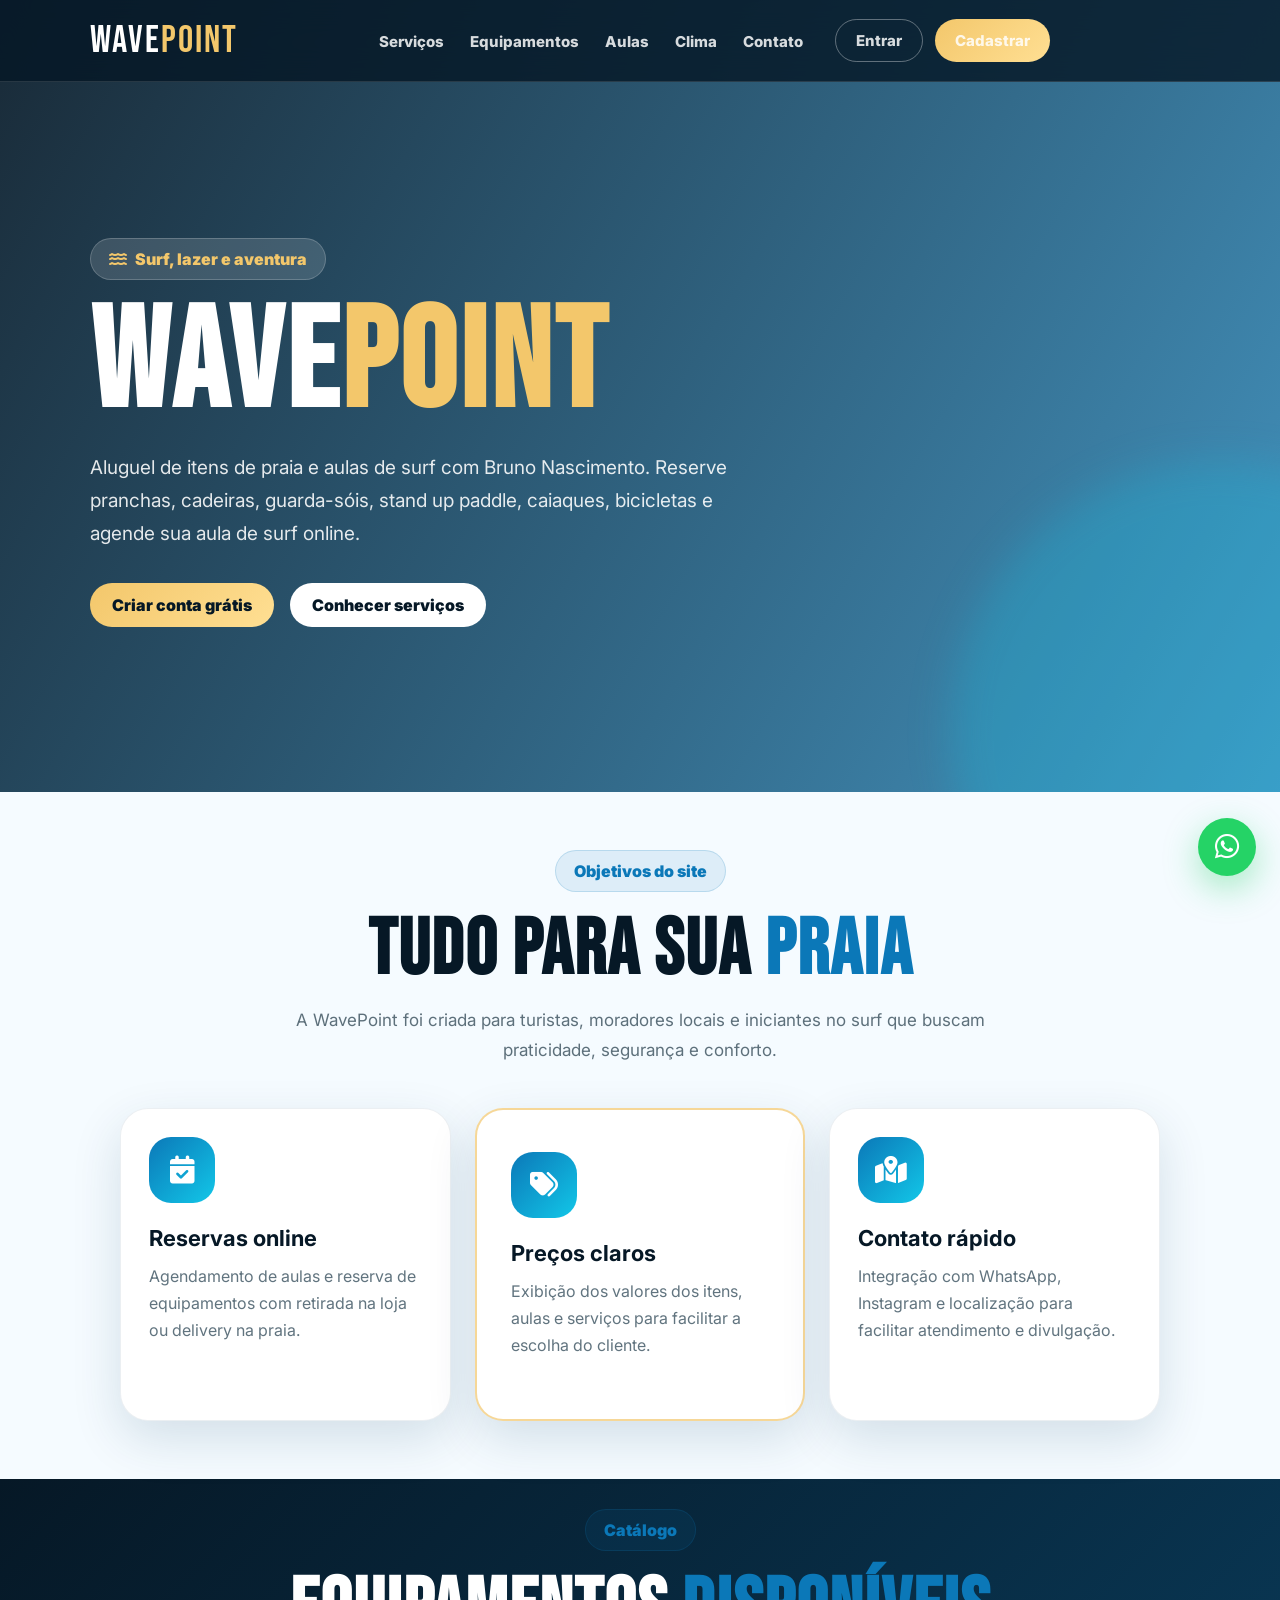
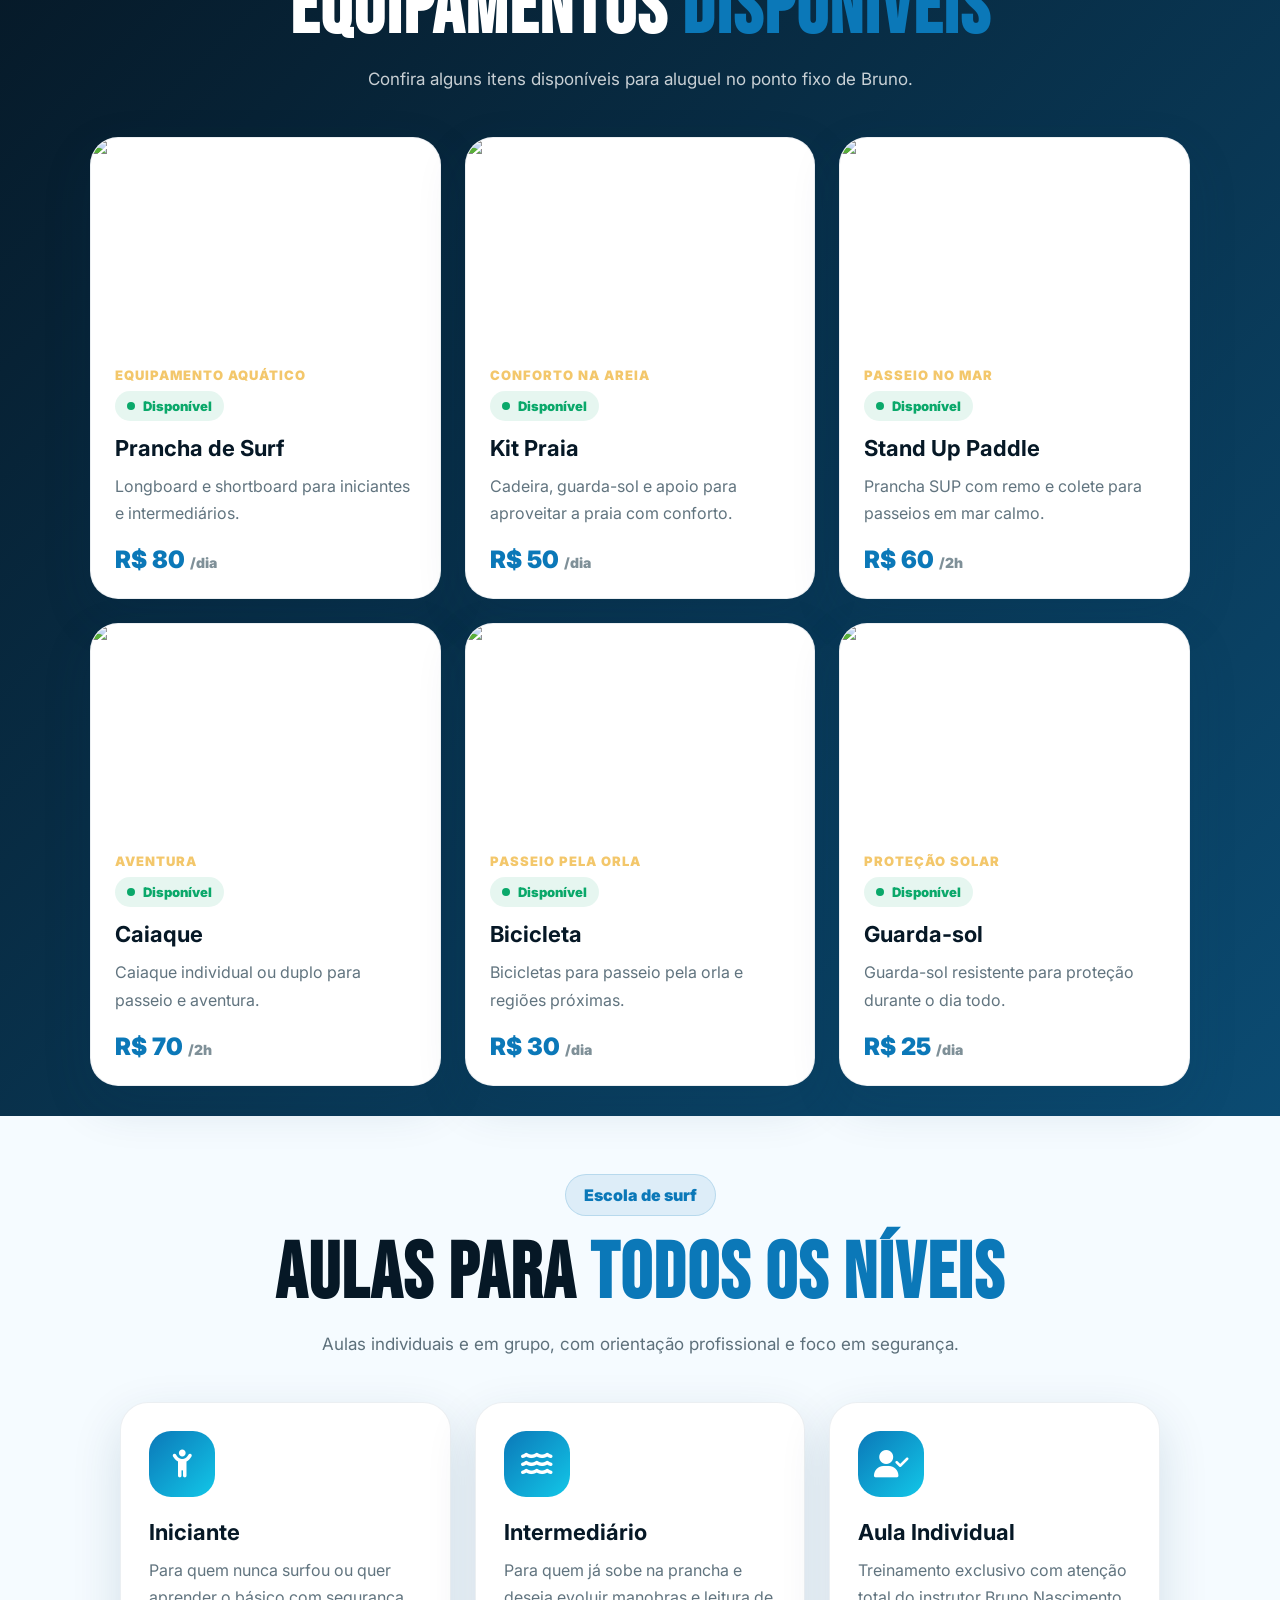
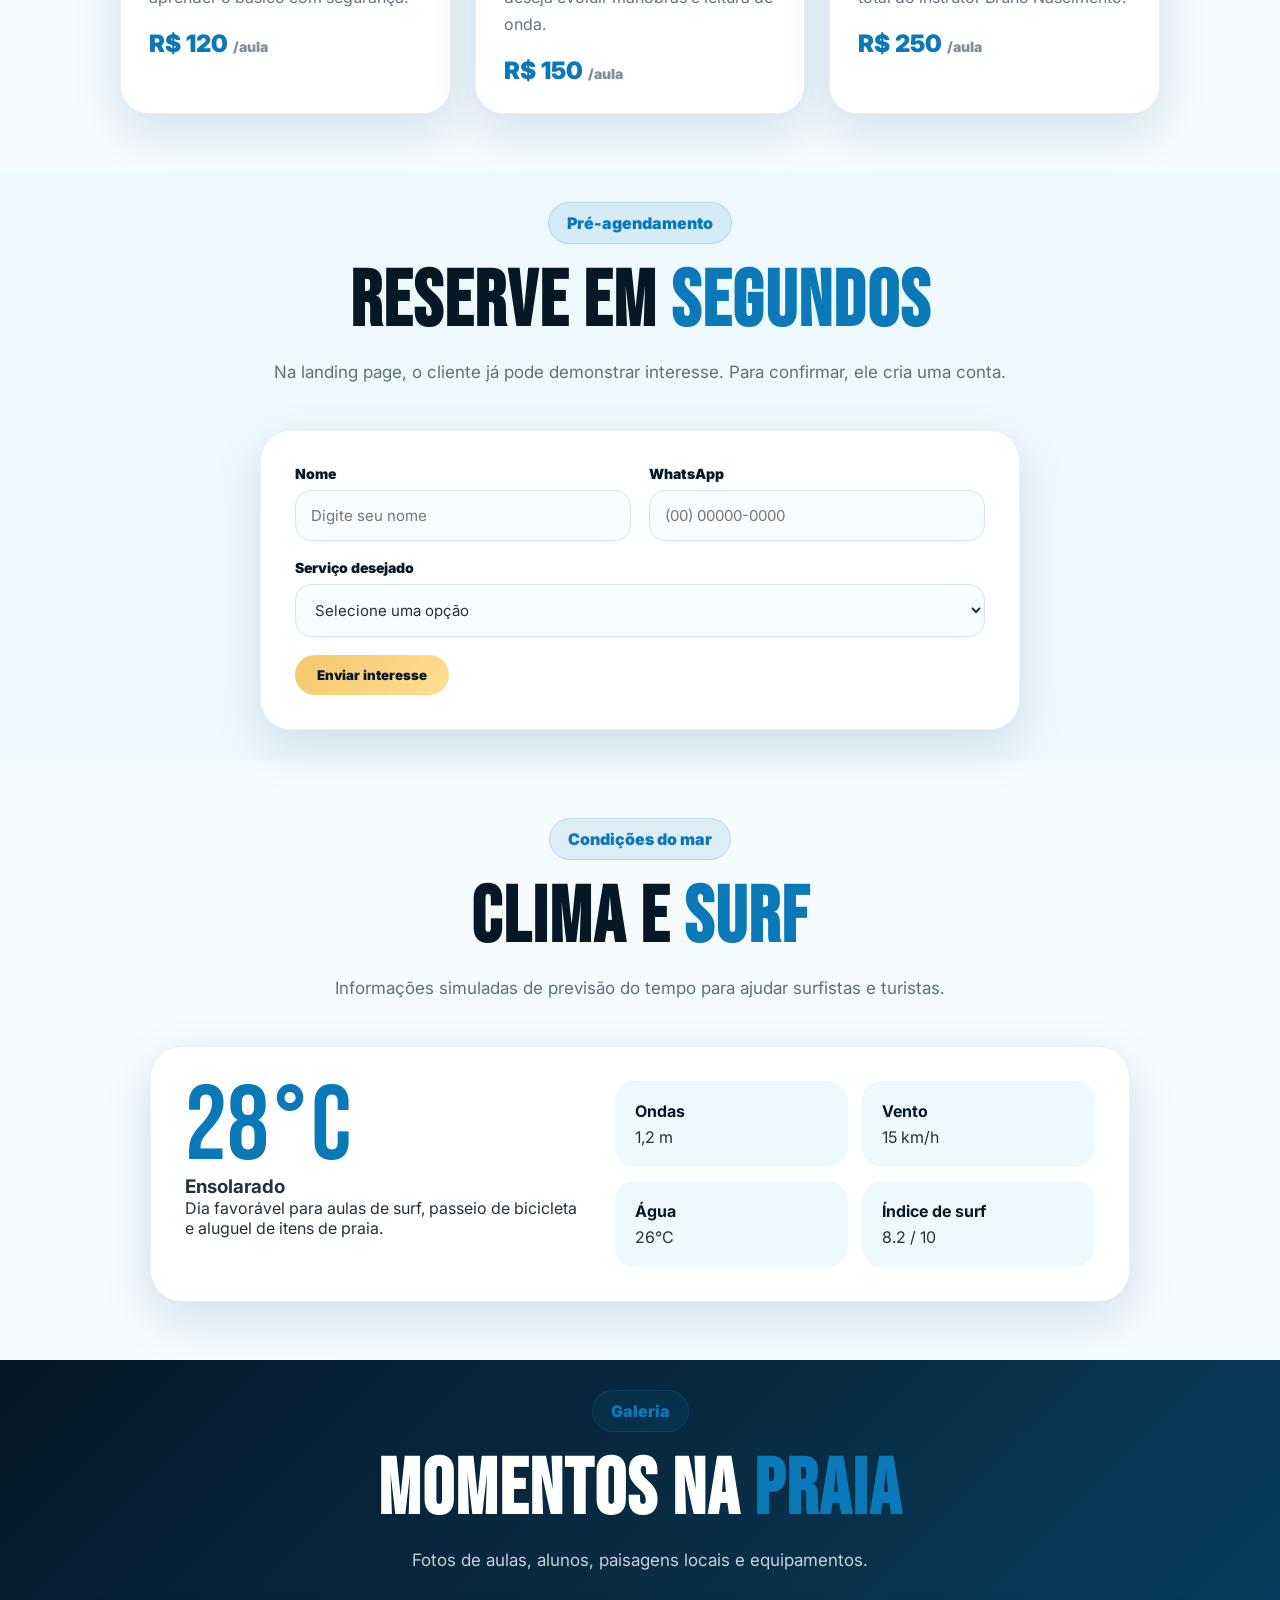
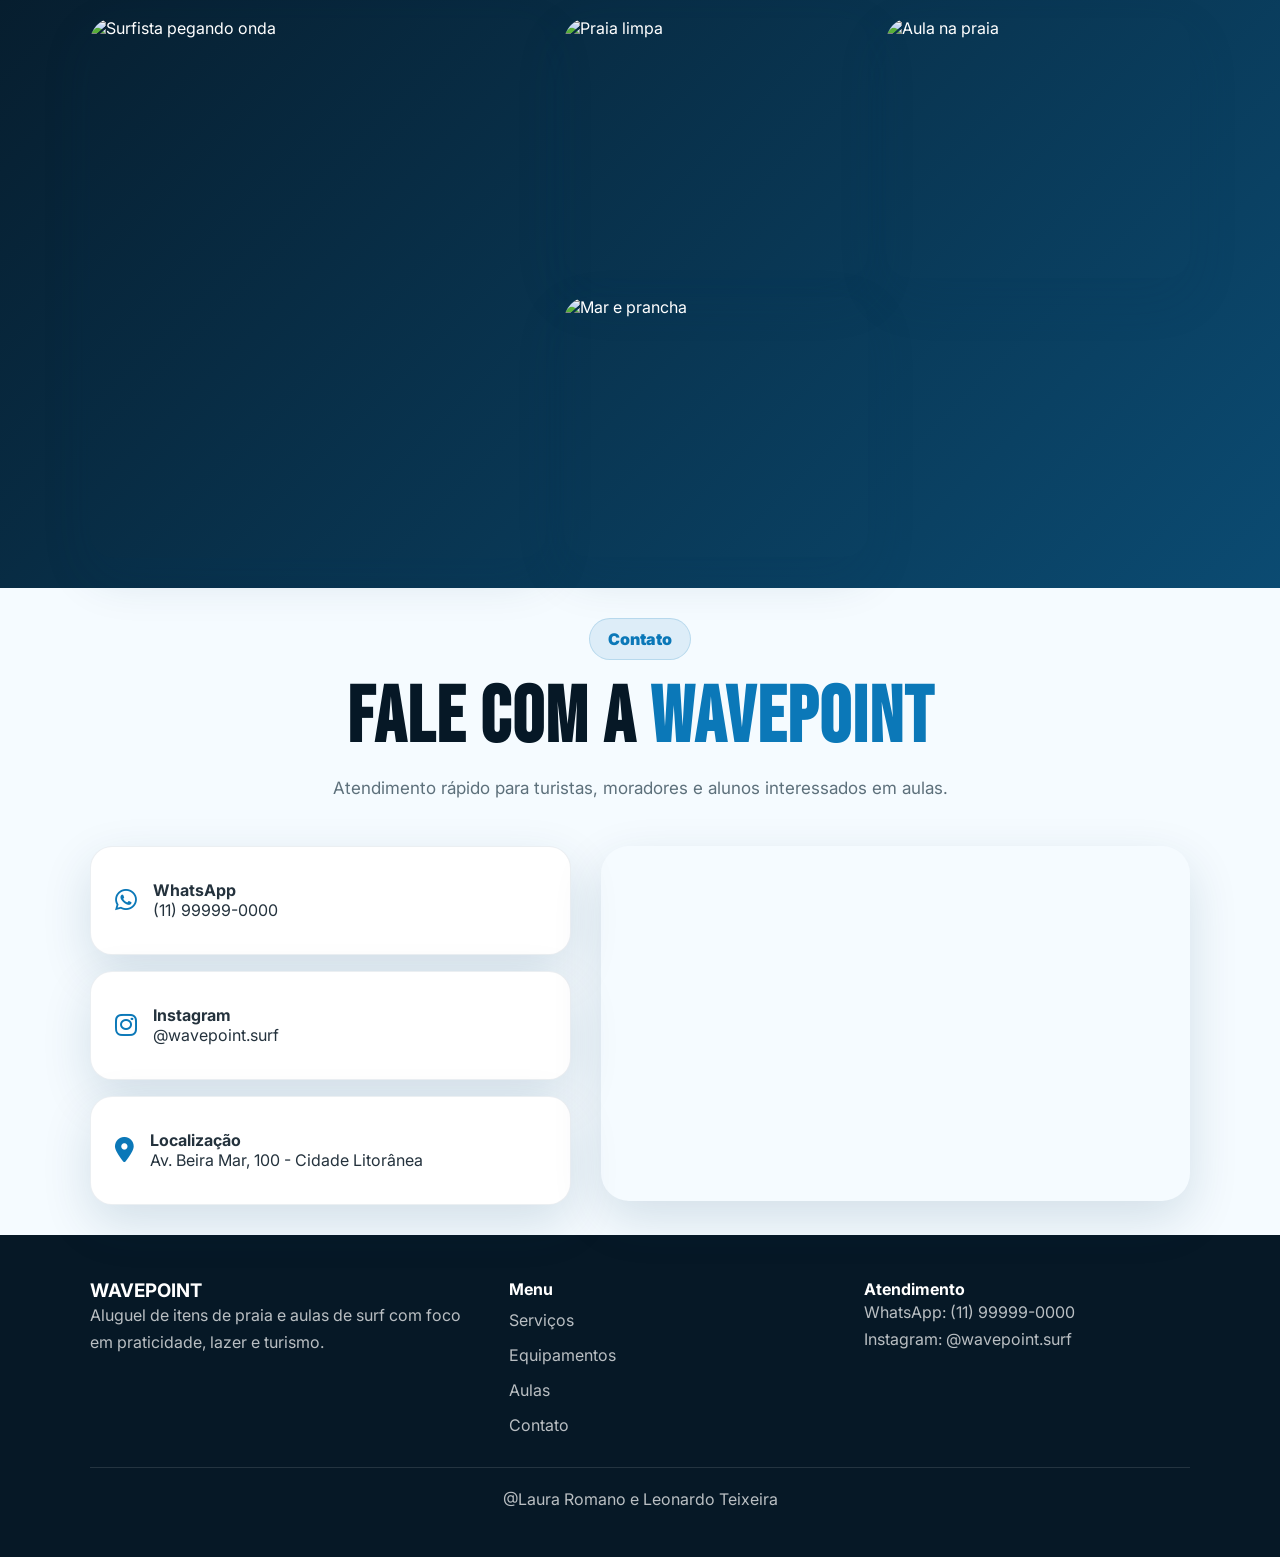
==== commit 842ad25b: "Add files via upload" ====
--- a/index.html
+++ b/index.html
@@ -1,12 +1,12 @@
-<!DOCTYPE html>
-<html lang="pt-BR">
-<head>
-  <meta charset="UTF-8" />
-  <meta name="viewport" content="width=device-width, initial-scale=1.0" />
-  <title>WavePoint</title>
-  <meta http-equiv="refresh" content="0; url=pages/home.html" />
-</head>
-<body>
-  <p>Redirecionando para <a href="pages/home.html">WavePoint</a>...</p>
-</body>
-</html>
+<!DOCTYPE html>
+<html lang="pt-BR">
+<head>
+  <meta charset="UTF-8" />
+  <meta name="viewport" content="width=device-width, initial-scale=1.0" />
+  <title>WavePoint</title>
+  <meta http-equiv="refresh" content="0; url=pages/home.html" />
+</head>
+<body>
+  <p>Redirecionando para <a href="pages/home.html">WavePoint</a>...</p>
+</body>
+</html>
